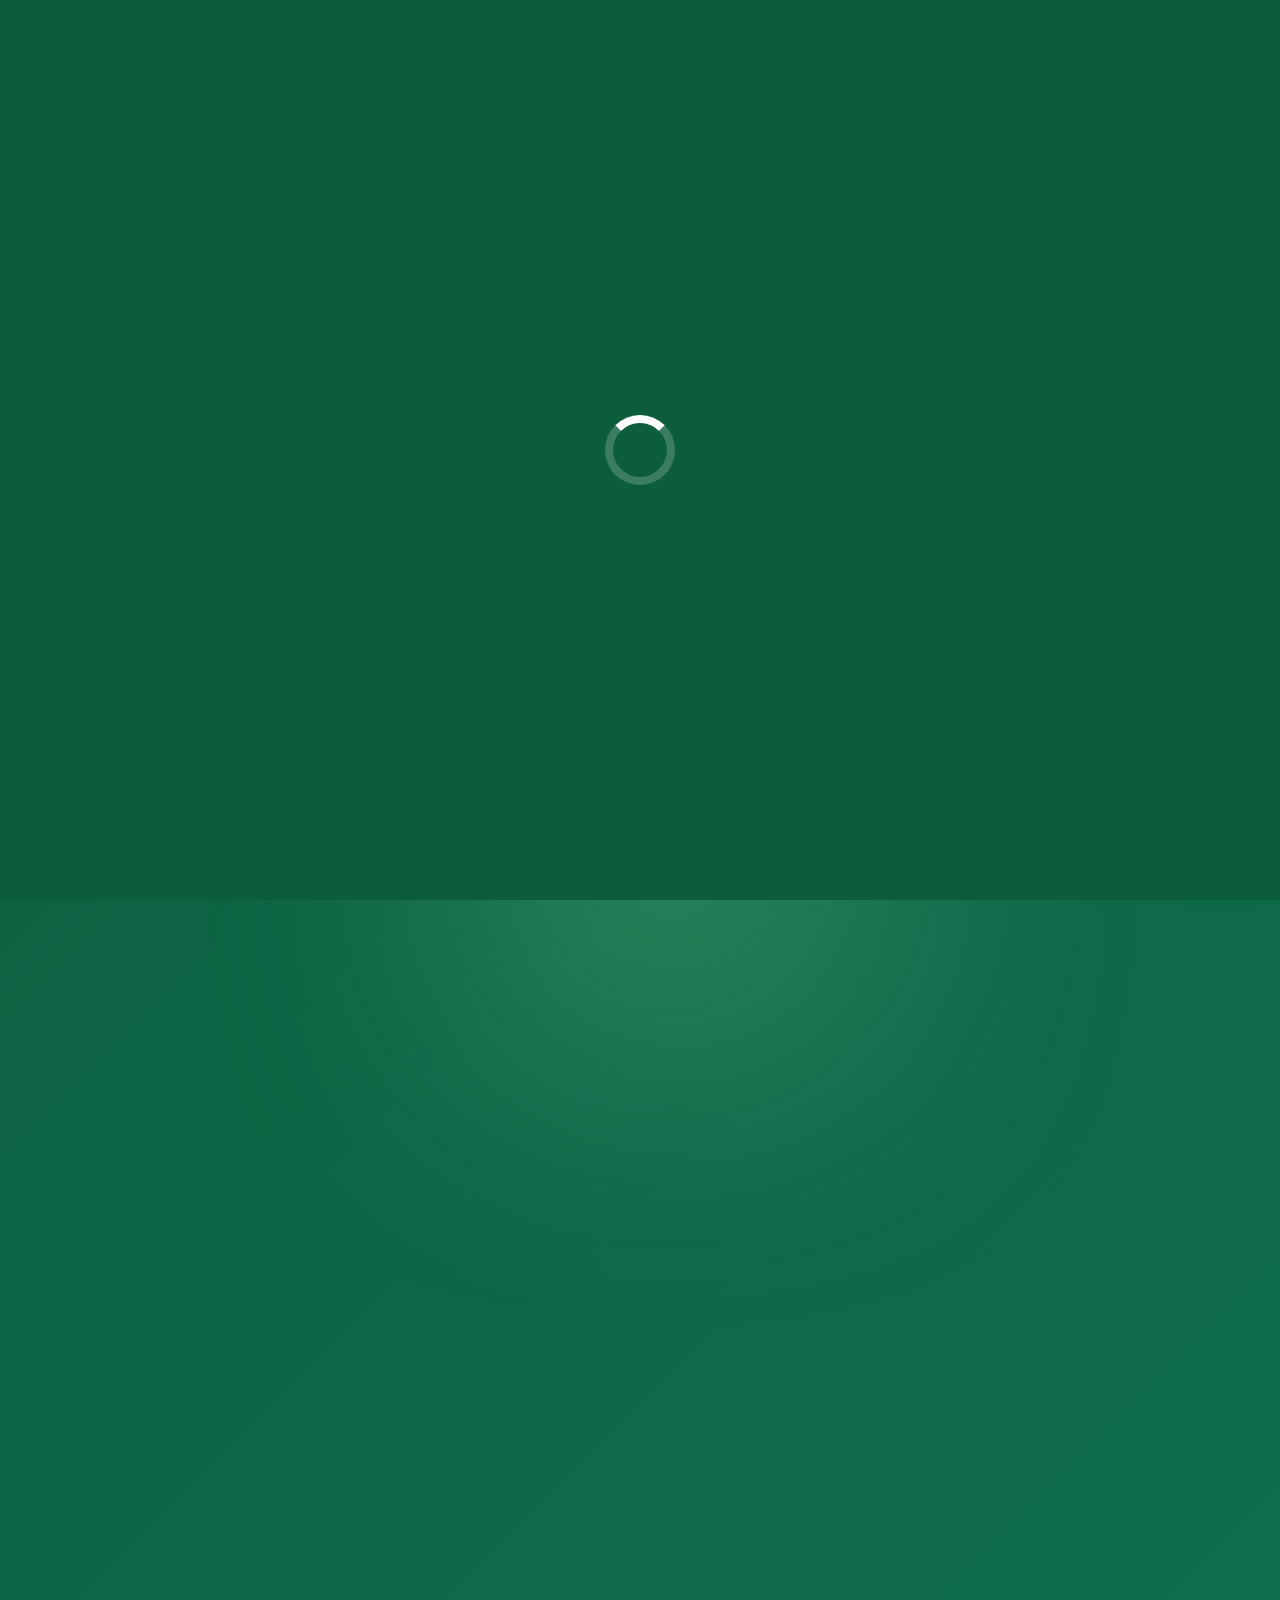
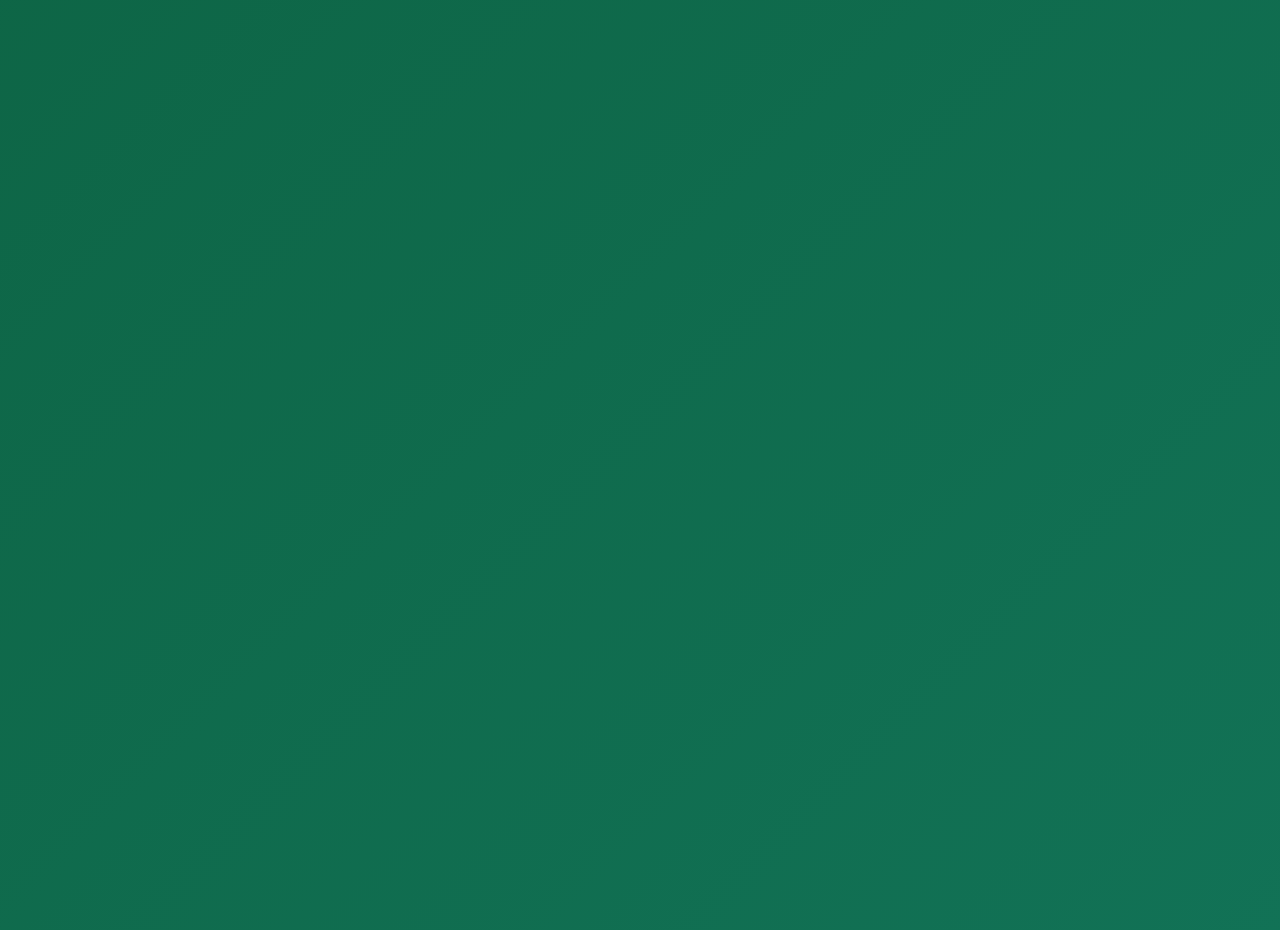
==== about.html @ e0159868 "Update and rename profile.html to about.html" ====
<!DOCTYPE html>
<html lang="th">

<head>

<meta charset="UTF-8">

<meta name="viewport" content="width=device-width, initial-scale=1.0">

<title>About Me | Jiraporn Saisaen</title>

<meta name="description" content="ประวัติส่วนตัวของจิราพร สายแสน Portfolio คณะเภสัชศาสตร์">

<!-- Google Font -->

<link rel="preconnect" href="https://fonts.googleapis.com">

<link rel="preconnect" href="https://fonts.gstatic.com" crossorigin>

<link href="https://fonts.googleapis.com/css2?family=Kanit:wght@300;400;500;600;700&family=Poppins:wght@300;400;500;600;700&display=swap" rel="stylesheet">


<!-- Font Awesome -->

<link rel="stylesheet"
href="https://cdnjs.cloudflare.com/ajax/libs/font-awesome/6.7.1/css/all.min.css">


<!-- AOS Animation -->

<link rel="stylesheet"
href="https://unpkg.com/aos@2.3.4/dist/aos.css">


<!-- CSS -->

<link rel="stylesheet" href="css/style.css">


</head>


<body>


<!-- PRELOADER -->

<div id="preloader">

<div class="loader"></div>

</div>



<!-- Mouse Glow -->

<div class="cursor-glow"></div>



<!-- Background -->

<div class="background-blur blur1"></div>

<div class="background-blur blur2"></div>

<div class="background-blur blur3"></div>



<!-- ================= NAVBAR ================= -->


<header>

<nav class="navbar">


<div class="logo">

<i class="fa-solid fa-capsules"></i>

<span>
Future Pharmacist
</span>

</div>



<ul class="nav-links">

<li>
<a href="index.html">
หน้าหลัก
</a>
</li>


<li>
<a href="about.html" class="active">
ประวัติ
</a>
</li>


<li>
<a href="education.html">
การศึกษา
</a>
</li>


<li>
<a href="activities.html">
ผลงาน
</a>
</li>


<li>
<a href="contact.html">
ติดต่อ
</a>
</li>


</ul>



<div class="menu-btn">

<i class="fa-solid fa-bars"></i>

</div>


</nav>

</header>




<!-- ================= ABOUT HERO ================= -->


<section class="hero about-hero">


<div class="hero-left" data-aos="fade-right">


<p class="hello">

ABOUT ME

</p>



<h1>

จิราพร

<span>

สายแสน

</span>

</h1>



<h2>

Future Pharmacist

</h2>



<p class="hero-text">


นักเรียนระดับชั้นมัธยมศึกษาปีที่ 6
ผู้มีความสนใจด้านวิทยาศาสตร์สุขภาพ
โดยเฉพาะด้านเภสัชศาสตร์

มุ่งมั่นพัฒนาตนเอง
เพื่อก้าวเข้าสู่การเป็นเภสัชกร
ที่มีความรู้และจริยธรรม


</p>




<div class="hero-button">


<a href="#profile" class="btn">

ข้อมูลส่วนตัว

</a>


<a href="activities.html" class="btn-outline">

ผลงาน

</a>


</div>


</div>





<div class="hero-right" data-aos="fade-left">


<div class="profile-circle">


<img src="img/profile.jpg"
alt="Jiraporn Profile">


</div>


</div>



</section>
<!-- ================= PROFILE SECTION ================= -->

<section class="feature" id="profile">


<div class="card" data-aos="zoom-in">


<i class="fa-solid fa-user"></i>


<h3>

ข้อมูลส่วนตัว

</h3>


<p>

ชื่อ : จิราพร สายแสน

<br>

ระดับการศึกษา : มัธยมศึกษาปีที่ 6

<br>

ความสนใจ : เภสัชศาสตร์ วิทยาศาสตร์สุขภาพ

<br>

เป้าหมาย : ศึกษาต่อคณะเภสัชศาสตร์

</p>


</div>




<div class="card" data-aos="zoom-in"
data-aos-delay="200">


<i class="fa-solid fa-heart"></i>


<h3>

ความสนใจ

</h3>


<p>

สนใจเกี่ยวกับยา
การดูแลสุขภาพ
การทำงานในสายวิทยาศาสตร์

พร้อมเรียนรู้สิ่งใหม่
และพัฒนาตนเองอยู่เสมอ

</p>


</div>




<div class="card" data-aos="zoom-in"
data-aos-delay="400">


<i class="fa-solid fa-bullseye"></i>


<h3>

เป้าหมาย

</h3>


<p>

ต้องการเป็นเภสัชกรที่มีความรู้
สามารถนำความรู้ไปช่วยเหลือผู้คน
และสร้างประโยชน์ให้กับสังคม

</p>


</div>


</section>





<!-- ================= SKILL SECTION ================= -->


<section class="preview">


<div class="preview-box"
data-aos="fade-up">


<h2>

Scientific Skills

</h2>


<p>

เคมี

</p>


<div class="skill-bar">

<div class="skill chemistry">

</div>

</div>



<p>

ชีววิทยา

</p>


<div class="skill-bar">

<div class="skill biology">

</div>

</div>



<p>

การค้นคว้าและการเรียนรู้

</p>


<div class="skill-bar">

<div class="skill research">

</div>

</div>


</div>






<div class="preview-box"
data-aos="fade-up"
data-aos-delay="200">


<h2>

Personal Skills

</h2>


<p>

✓ ความรับผิดชอบ

</p>


<p>

✓ การทำงานร่วมกับผู้อื่น

</p>


<p>

✓ การแก้ไขปัญหา

</p>


<p>

✓ ความคิดสร้างสรรค์

</p>


<p>

✓ การเรียนรู้สิ่งใหม่

</p>


</div>







<div class="preview-box"
data-aos="fade-up"
data-aos-delay="400">


<h2>

Hobbies

</h2>


<p>

📚 อ่านหนังสือ

</p>


<p>

✈️ ท่องเที่ยว

</p>


<p>

🎨 ออกแบบและสร้างสรรค์ผลงาน

</p>


<p>

🔬 สนใจวิทยาศาสตร์

</p>


<p>

💻 เรียนรู้เทคโนโลยีใหม่

</p>


</div>



</section>





<!-- ================= PERSONAL VALUES ================= -->


<section class="feature">


<div class="card"
data-aos="fade-right">


<i class="fa-solid fa-lightbulb"></i>


<h3>

My Strength

</h3>


<p>

มีความตั้งใจ อดทน
และพร้อมพัฒนาตัวเอง
เพื่อเป้าหมายที่ตั้งไว้

</p>


</div>




<div class="card"
data-aos="fade-up">


<i class="fa-solid fa-people-group"></i>


<h3>

Teamwork

</h3>


<p>

สามารถทำงานร่วมกับผู้อื่น
รับฟังความคิดเห็น
และช่วยเหลือทีม

</p>


</div>




<div class="card"
data-aos="fade-left">


<i class="fa-solid fa-seedling"></i>


<h3>

Growth Mindset

</h3>


<p>

เชื่อว่าทุกประสบการณ์
คือโอกาสในการเรียนรู้
และพัฒนาตนเอง

</p>


</div>



</section>
---- css/style.css ----
/* ==========================================
   PORTFOLIO PHARMACY
   Developed by ChatGPT
========================================== */

/* Google Font */
@import url('https://fonts.googleapis.com/css2?family=Kanit:wght@300;400;500;600;700&family=Poppins:wght@300;400;500;600;700;800&display=swap');

/* =========================
        RESET
========================= */

*{
    margin:0;
    padding:0;
    box-sizing:border-box;
    scroll-behavior:smooth;
}

html{
    overflow-x:hidden;
}

body{

    font-family:'Poppins','Kanit',sans-serif;

    background:linear-gradient(
    135deg,
    #0b5d3b,
    #14795f,
    #2dbd84,
    #d8ffe8);

    background-size:400% 400%;

    animation:bgMove 15s infinite alternate;

    color:white;

    overflow-x:hidden;

}

/* =========================
      ROOT COLOR
========================= */

:root{

--green:#0B5D3B;

--green2:#198754;

--green3:#31C48D;

--green4:#DFFFE6;

--white:#ffffff;

--glass:rgba(255,255,255,.15);

--shadow:
0 20px 40px rgba(0,0,0,.25);

}

/* =========================
     SCROLLBAR
========================= */

::-webkit-scrollbar{

width:10px;

}

::-webkit-scrollbar-track{

background:#093b26;

}

::-webkit-scrollbar-thumb{

background:#3bd39f;

border-radius:30px;

}

/* =========================
      PRELOADER
========================= */

#preloader{

position:fixed;

width:100%;

height:100%;

background:#0B5D3B;

display:flex;

justify-content:center;

align-items:center;

z-index:99999;

}

.loader{

width:70px;

height:70px;

border:8px solid rgba(255,255,255,.2);

border-top:8px solid white;

border-radius:50%;

animation:spin 1s linear infinite;

}

/* =========================
      CURSOR
========================= */

.cursor-glow{

position:fixed;

width:220px;

height:220px;

border-radius:50%;

background:radial-gradient(

circle,

rgba(58,255,182,.35),

transparent 70%

);

pointer-events:none;

transform:translate(-50%,-50%);

z-index:1;

}

/* =========================
      BACKGROUND BLUR
========================= */

.background-blur{

position:fixed;

border-radius:50%;

filter:blur(140px);

opacity:.45;

z-index:-1;

}

.blur1{

width:300px;

height:300px;

background:#22ff99;

top:-100px;

left:-100px;

}

.blur2{

width:350px;

height:350px;

background:#11ffdd;

right:-120px;

top:250px;

}

.blur3{

width:320px;

height:320px;

background:#98ffbc;

bottom:-120px;

left:40%;

}

/* =========================
      NAVBAR
========================= */

header{

position:fixed;

width:100%;

top:0;

left:0;

z-index:999;

}

.navbar{

width:92%;

margin:auto;

margin-top:20px;

padding:18px 35px;

display:flex;

justify-content:space-between;

align-items:center;

background:rgba(255,255,255,.08);

backdrop-filter:blur(18px);

border:1px solid rgba(255,255,255,.18);

border-radius:60px;

transition:.4s;

}

.logo{

display:flex;

align-items:center;

gap:10px;

font-size:23px;

font-weight:700;

color:white;

}

.logo i{

font-size:28px;

color:#7dffc7;

}

.nav-links{

display:flex;

gap:35px;

list-style:none;

}

.nav-links a{

color:white;

text-decoration:none;

font-size:17px;

transition:.35s;

position:relative;

}

.nav-links a::after{

content:"";

position:absolute;

width:0;

height:3px;

left:0;

bottom:-8px;

background:#8effc8;

transition:.35s;

}

.nav-links a:hover::after{

width:100%;

}

.nav-links a:hover{

color:#baffdd;

}

.menu-btn{

display:none;

font-size:30px;

cursor:pointer;

}

/* =========================
      HERO
========================= */

.hero{

min-height:100vh;

display:flex;

justify-content:space-between;

align-items:center;

padding:120px 8%;

gap:50px;

}

.hero-left{

flex:1;

}

.hero-left .hello{

letter-spacing:5px;

font-size:15px;

color:#bfffe4;

margin-bottom:15px;

}

.hero-left h1{

font-size:70px;

line-height:1.2;

margin-bottom:10px;

}

.hero-left h1 span{

color:#9affca;

text-shadow:

0 0 20px rgba(155,255,210,.5);

}

.hero-left h2{

font-size:35px;

height:50px;

margin-bottom:25px;

color:#ffffff;

}

.hero-text{

max-width:600px;

font-size:18px;

line-height:1.8;

opacity:.95;

}

/* Buttons */

.hero-button{

display:flex;

gap:20px;

margin-top:40px;

}

.btn,

.btn-outline{

padding:15px 35px;

border-radius:50px;

text-decoration:none;

font-weight:600;

transition:.35s;

}

.btn{

background:white;

color:#0B5D3B;

}

.btn:hover{

transform:translateY(-6px);

box-shadow:0 15px 35px rgba(0,0,0,.3);

}

.btn-outline{

border:2px solid white;

color:white;

}

.btn-outline:hover{

background:white;

color:#0B5D3B;

}

/* Profile */

.hero-right{

flex:1;

display:flex;

justify-content:center;

}

.profile-circle{

width:430px;

height:430px;

border-radius:50%;

padding:12px;

background:linear-gradient(45deg,#ffffff,#7effcb,#00d97e);

animation:float 4s ease-in-out infinite;

box-shadow:0 0 60px rgba(0,255,170,.45);

}

.profile-circle img{

width:100%;

height:100%;

object-fit:cover;

border-radius:50%;

border:8px solid white;

}
/*=========================================
        FEATURE SECTION
=========================================*/

.feature{

    width:90%;
    margin:auto;
    padding:100px 0;

    display:grid;
    grid-template-columns:repeat(3,1fr);
    gap:35px;

}

.card{

    background:rgba(255,255,255,.12);

    backdrop-filter:blur(18px);

    border:1px solid rgba(255,255,255,.18);

    border-radius:30px;

    padding:45px 35px;

    text-align:center;

    transition:.45s;

    overflow:hidden;

    position:relative;

}

.card::before{

    content:"";

    position:absolute;

    width:180px;
    height:180px;

    background:rgba(255,255,255,.08);

    border-radius:50%;

    top:-80px;
    right:-80px;

}

.card:hover{

    transform:translateY(-15px);

    box-shadow:
    0 25px 60px rgba(0,0,0,.25);

}

.card i{

    font-size:55px;

    margin-bottom:25px;

    color:#8DFFD3;

}

.card h3{

    font-size:28px;

    margin-bottom:18px;

}

.card p{

    line-height:1.8;

    font-size:17px;

    opacity:.95;

}

/*=========================================
        PREVIEW SECTION
=========================================*/

.preview{

    width:90%;

    margin:auto;

    padding-bottom:120px;

    display:grid;

    grid-template-columns:repeat(3,1fr);

    gap:35px;

}

.preview-box{

    background:rgba(255,255,255,.10);

    backdrop-filter:blur(18px);

    border-radius:30px;

    padding:40px;

    transition:.4s;

    border:1px solid rgba(255,255,255,.15);

}

.preview-box:hover{

    transform:translateY(-12px);

    box-shadow:

    0 25px 60px rgba(0,0,0,.28);

}

.preview-box h2{

    margin-bottom:20px;

    color:#B7FFE2;

}

.preview-box p{

    line-height:1.8;

    margin-bottom:30px;

}

.preview-box a{

    display:inline-block;

    text-decoration:none;

    color:white;

    padding:13px 28px;

    border-radius:40px;

    background:linear-gradient(

    135deg,

    #14A76C,

    #0B5D3B

    );

    transition:.35s;

}

.preview-box a:hover{

    transform:translateY(-5px);

}

/*=========================================
            FOOTER
=========================================*/

footer{

    padding:80px 20px;

    text-align:center;

    background:rgba(0,0,0,.18);

    backdrop-filter:blur(20px);

}

footer h2{

    font-size:36px;

    margin-bottom:15px;

}

footer p{

    margin-bottom:25px;

}

.social{

    display:flex;

    justify-content:center;

    gap:25px;

}

.social a{

    width:55px;

    height:55px;

    border-radius:50%;

    display:flex;

    align-items:center;

    justify-content:center;

    color:white;

    text-decoration:none;

    background:rgba(255,255,255,.12);

    transition:.35s;

}

.social a:hover{

    transform:translateY(-8px) rotate(360deg);

    background:#ffffff;

    color:#0B5D3B;

}

/*=========================================
        FLOATING ICONS
=========================================*/

.floating{

    position:absolute;

    animation:floatIcon 6s ease-in-out infinite;

    opacity:.25;

}

.floating.dna{

    top:18%;

    left:7%;

    font-size:70px;

}

.floating.pill{

    right:12%;

    top:35%;

    font-size:60px;

}

.floating.atom{

    bottom:12%;

    left:45%;

    font-size:65px;

}

/*=========================================
        GLOW EFFECT
=========================================*/

.glow{

    position:absolute;

    width:500px;

    height:500px;

    border-radius:50%;

    background:radial-gradient(

    circle,

    rgba(120,255,190,.28),

    transparent 70%

    );

    filter:blur(60px);

    animation:pulse 5s infinite;

}

/*=========================================
        SCROLL TO TOP
=========================================*/

#topBtn{

    position:fixed;

    bottom:35px;

    right:35px;

    width:55px;

    height:55px;

    border:none;

    border-radius:50%;

    background:#0B5D3B;

    color:white;

    cursor:pointer;

    display:none;

    z-index:999;

    transition:.35s;

}

#topBtn:hover{

    transform:translateY(-8px);

}

/*=========================================
        TABLET
=========================================*/

@media(max-width:992px){

.hero{

flex-direction:column;

text-align:center;

padding-top:170px;

}

.hero-button{

justify-content:center;

}

.feature{

grid-template-columns:1fr;

}

.preview{

grid-template-columns:1fr;

}

.profile-circle{

width:340px;

height:340px;

}

.hero-left h1{

font-size:55px;

}

.hero-left h2{

font-size:28px;

}

.nav-links{

display:none;

}

.menu-btn{

display:block;

}

}
/*=========================================
            ANIMATIONS
=========================================*/

@keyframes bgMove{
    0%{
        background-position:0% 50%;
    }
    100%{
        background-position:100% 50%;
    }
}

@keyframes spin{
    100%{
        transform:rotate(360deg);
    }
}

@keyframes float{
    0%,100%{
        transform:translateY(0px);
    }

    50%{
        transform:translateY(-20px);
    }
}

@keyframes floatIcon{

    0%,100%{

        transform:
        translateY(0px)
        rotate(0deg);

    }

    50%{

        transform:
        translateY(-25px)
        rotate(10deg);

    }

}

@keyframes pulse{

    0%{

        transform:scale(.9);

        opacity:.25;

    }

    50%{

        transform:scale(1.2);

        opacity:.45;

    }

    100%{

        transform:scale(.9);

        opacity:.25;

    }

}

@keyframes fadeUp{

    from{

        opacity:0;

        transform:
        translateY(50px);

    }

    to{

        opacity:1;

        transform:
        translateY(0);

    }

}

@keyframes fadeLeft{

    from{

        opacity:0;

        transform:
        translateX(-80px);

    }

    to{

        opacity:1;

        transform:
        translateX(0);

    }

}

@keyframes fadeRight{

    from{

        opacity:0;

        transform:
        translateX(80px);

    }

    to{

        opacity:1;

        transform:
        translateX(0);

    }

}

.hero-left{

    animation:fadeLeft 1.2s ease;

}

.hero-right{

    animation:fadeRight 1.3s ease;

}

/*=========================================
        CARD EFFECT
=========================================*/

.card:hover{

    transform:
    translateY(-15px)
    scale(1.03);

}

.preview-box:hover{

    transform:
    translateY(-15px)
    scale(1.02);

}

/*=========================================
            GLASS BORDER
=========================================*/

.card,
.preview-box,
.navbar{

box-shadow:

0 10px 35px rgba(0,0,0,.18);

}

/*=========================================
            IMAGE EFFECT
=========================================*/

.profile-circle img{

transition:.5s;

}

.profile-circle:hover img{

transform:scale(1.08);

}

/*=========================================
          BUTTON EFFECT
=========================================*/

.btn,
.btn-outline{

position:relative;

overflow:hidden;

}

.btn::before,
.btn-outline::before{

content:"";

position:absolute;

width:0;

height:100%;

left:0;

top:0;

background:

rgba(255,255,255,.2);

transition:.4s;

}

.btn:hover::before,
.btn-outline:hover::before{

width:100%;

}

/*=========================================
            MOBILE
=========================================*/

@media(max-width:768px){

.hero{

padding:

150px 25px 70px;

}

.hero-left h1{

font-size:42px;

}

.hero-left h2{

font-size:22px;

}

.hero-text{

font-size:16px;

}

.profile-circle{

width:260px;

height:260px;

}

.hero-button{

flex-direction:column;

align-items:center;

}

.btn,

.btn-outline{

width:220px;

text-align:center;

}

.logo{

font-size:18px;

}

.logo i{

font-size:22px;

}

.feature{

padding:70px 25px;

}

.preview{

padding:

0 25px 90px;

}

.card{

padding:30px;

}

.preview-box{

padding:30px;

}

footer h2{

font-size:28px;

}

}

/*=========================================
        SMALL PHONE
=========================================*/

@media(max-width:480px){

.hero-left h1{

font-size:34px;

}

.hero-left h2{

font-size:19px;

}

.profile-circle{

width:210px;

height:210px;

}

.navbar{

padding:15px 20px;

}

.social{

gap:15px;

}

.social a{

width:45px;

height:45px;

}

}

/*=========================================
      SMOOTH TRANSITION
=========================================*/

section{

transition:.5s;

}

img{

max-width:100%;

display:block;

}

a{

transition:.3s;

}

/*=========================================
          END CSS
=========================================*/
/* Mobile Menu */

.nav-links.show{

display:flex;

position:absolute;

top:90px;

left:5%;

width:90%;

flex-direction:column;

background:rgba(5,45,30,.95);

backdrop-filter:blur(20px);

padding:25px;

border-radius:20px;

text-align:center;

}

/* Active Menu */

.nav-links a.active{

color:#9EFFD5;

font-weight:700;

}

/* Ripple */

.btn,
.btn-outline{

position:relative;

overflow:hidden;

}

.ripple{

position:absolute;

border-radius:50%;

background:rgba(255,255,255,.5);

transform:scale(0);

animation:ripple .6s linear;

pointer-events:none;

}

@keyframes ripple{

to{

transform:scale(4);

opacity:0;

}

}
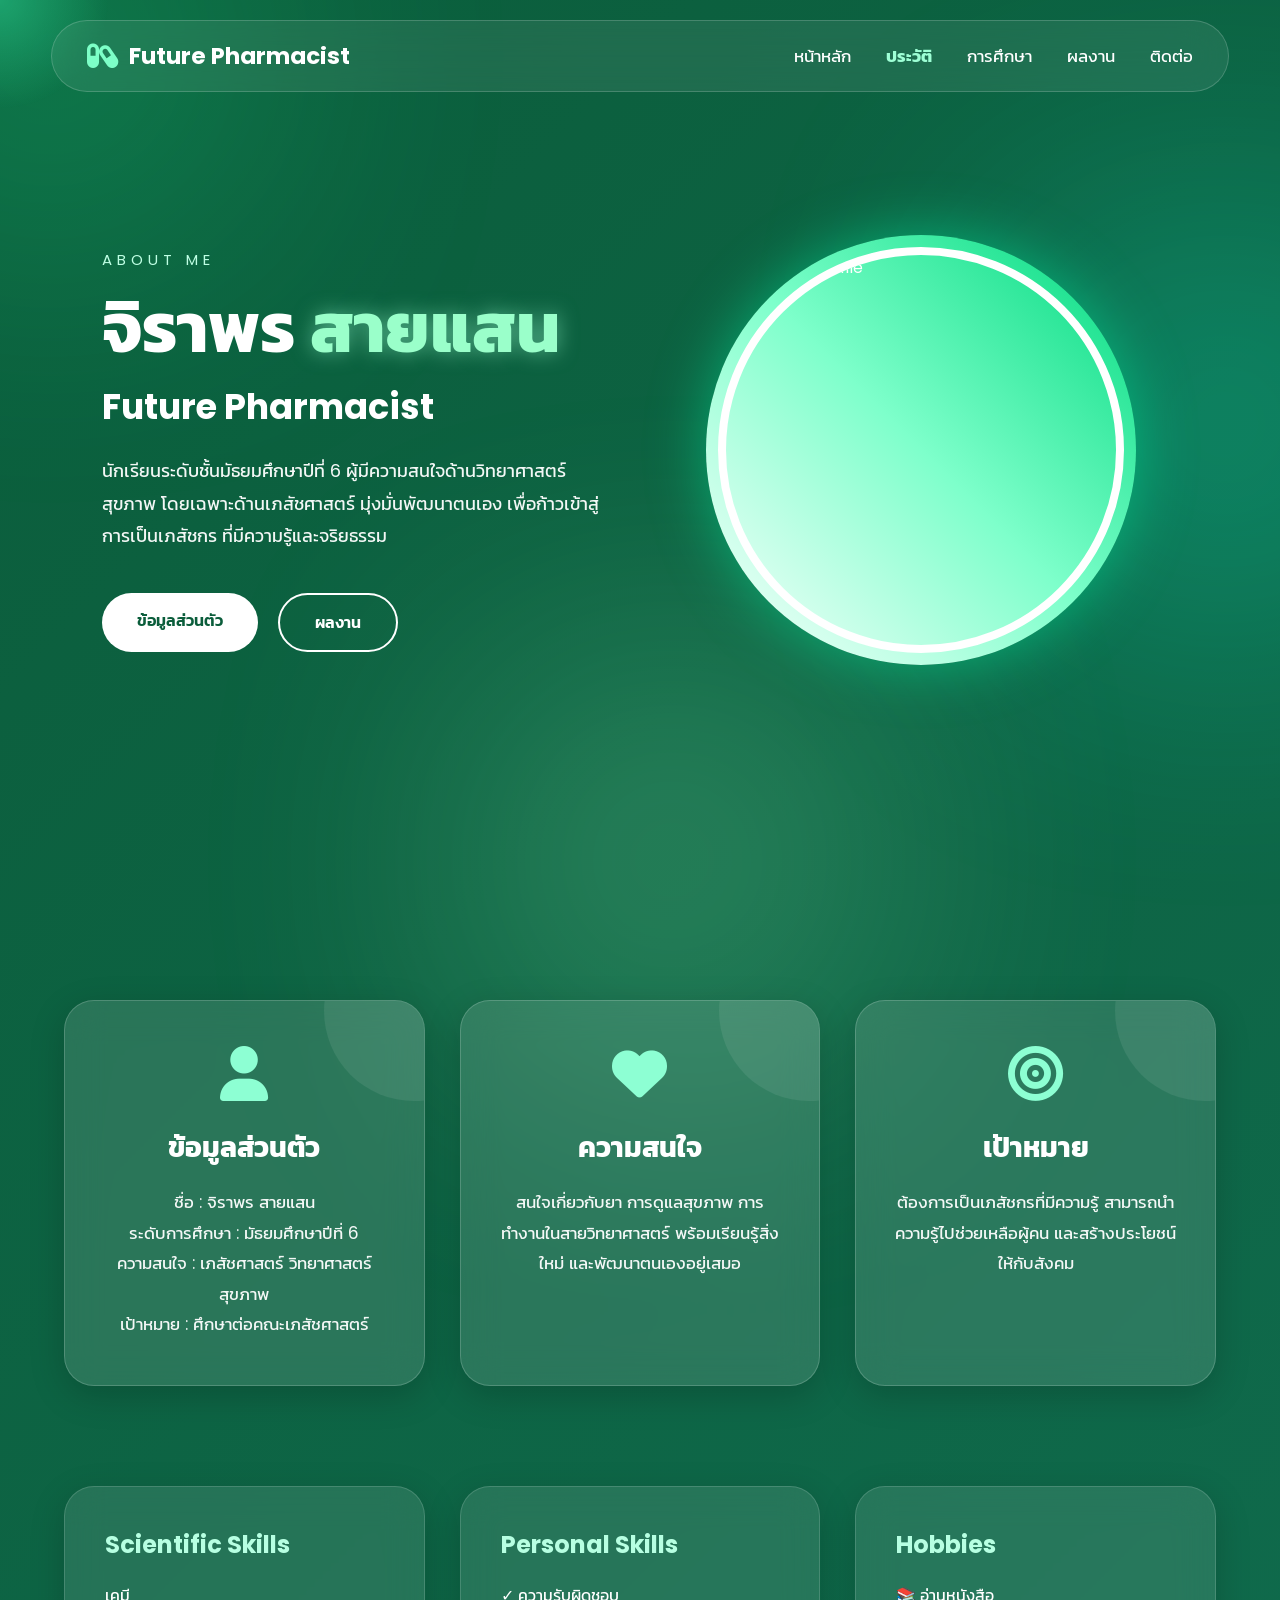
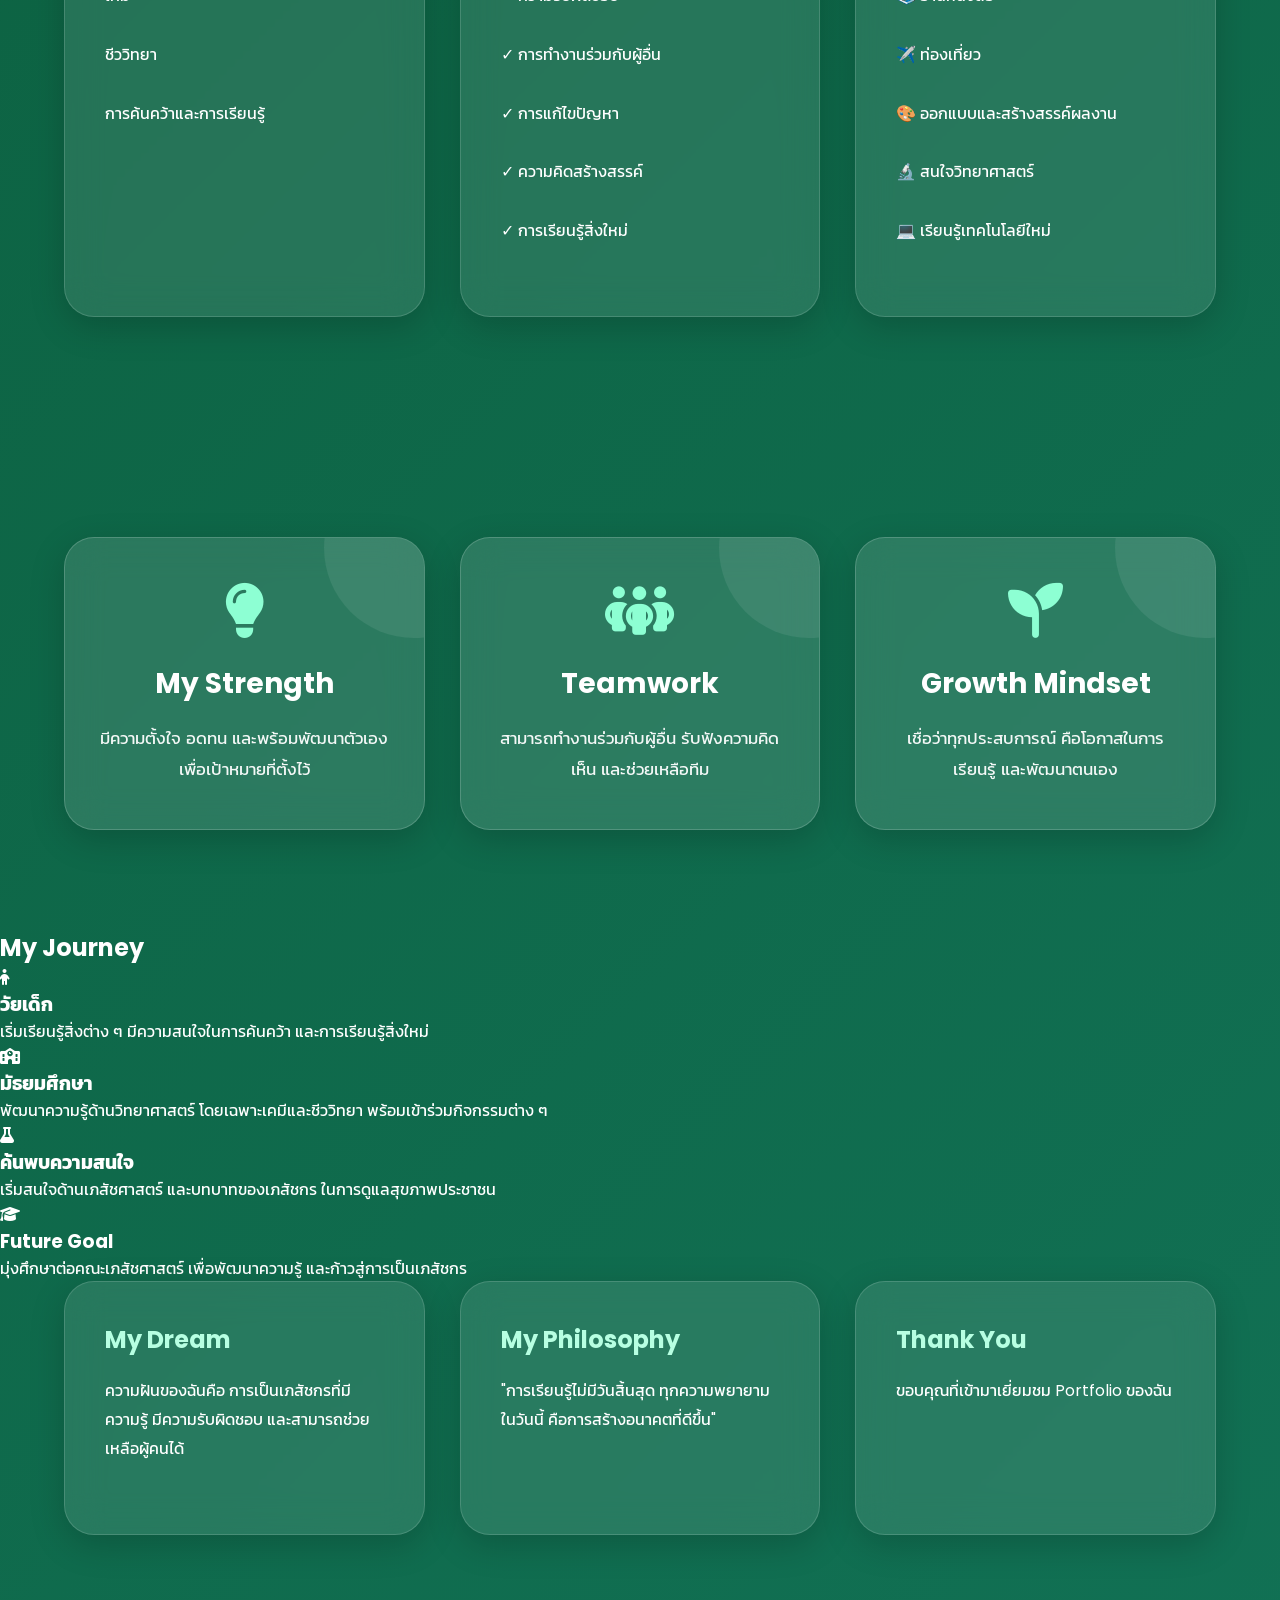
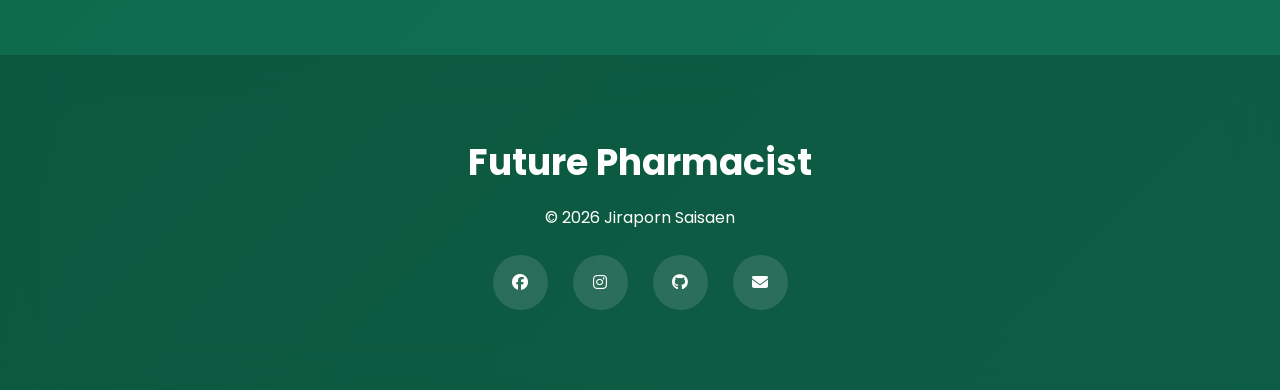
==== commit c42dba9d: "Update about.html" ====
--- a/about.html
+++ b/about.html
@@ -625,3 +625,368 @@
 
 
 </section>
+<!-- ================= TIMELINE ================= -->
+
+<section class="timeline-section">
+
+
+<h2 data-aos="fade-up">
+
+My Journey
+
+</h2>
+
+
+
+<div class="timeline">
+
+
+
+<div class="timeline-item"
+data-aos="fade-right">
+
+
+<div class="timeline-icon">
+
+<i class="fa-solid fa-child"></i>
+
+</div>
+
+
+<div class="timeline-content">
+
+
+<h3>
+
+วัยเด็ก
+
+</h3>
+
+
+<p>
+
+เริ่มเรียนรู้สิ่งต่าง ๆ
+มีความสนใจในการค้นคว้า
+และการเรียนรู้สิ่งใหม่
+
+</p>
+
+
+</div>
+
+
+</div>
+
+
+
+
+
+<div class="timeline-item"
+data-aos="fade-left">
+
+
+<div class="timeline-icon">
+
+<i class="fa-solid fa-school"></i>
+
+</div>
+
+
+<div class="timeline-content">
+
+
+<h3>
+
+มัธยมศึกษา
+
+</h3>
+
+
+<p>
+
+พัฒนาความรู้ด้านวิทยาศาสตร์
+โดยเฉพาะเคมีและชีววิทยา
+พร้อมเข้าร่วมกิจกรรมต่าง ๆ
+
+</p>
+
+
+</div>
+
+
+</div>
+
+
+
+
+
+<div class="timeline-item"
+data-aos="fade-right">
+
+
+<div class="timeline-icon">
+
+<i class="fa-solid fa-flask"></i>
+
+</div>
+
+
+<div class="timeline-content">
+
+
+<h3>
+
+ค้นพบความสนใจ
+
+</h3>
+
+
+<p>
+
+เริ่มสนใจด้านเภสัชศาสตร์
+และบทบาทของเภสัชกร
+ในการดูแลสุขภาพประชาชน
+
+</p>
+
+
+</div>
+
+
+</div>
+
+
+
+
+
+<div class="timeline-item"
+data-aos="fade-left">
+
+
+<div class="timeline-icon">
+
+<i class="fa-solid fa-graduation-cap"></i>
+
+</div>
+
+
+<div class="timeline-content">
+
+
+<h3>
+
+Future Goal
+
+</h3>
+
+
+<p>
+
+มุ่งศึกษาต่อคณะเภสัชศาสตร์
+เพื่อพัฒนาความรู้
+และก้าวสู่การเป็นเภสัชกร
+
+</p>
+
+
+</div>
+
+
+</div>
+
+
+
+</div>
+
+
+</section>
+
+
+
+
+
+
+<!-- ================= FUTURE GOAL ================= -->
+
+
+<section class="preview">
+
+
+<div class="preview-box"
+data-aos="zoom-in">
+
+
+<h2>
+
+My Dream
+
+</h2>
+
+
+<p>
+
+ความฝันของฉันคือ
+การเป็นเภสัชกรที่มีความรู้
+มีความรับผิดชอบ
+และสามารถช่วยเหลือผู้คนได้
+
+</p>
+
+
+</div>
+
+
+
+
+
+<div class="preview-box"
+data-aos="zoom-in"
+data-aos-delay="200">
+
+
+<h2>
+
+My Philosophy
+
+</h2>
+
+
+<p>
+
+"การเรียนรู้ไม่มีวันสิ้นสุด
+ทุกความพยายามในวันนี้
+คือการสร้างอนาคตที่ดีขึ้น"
+
+</p>
+
+
+</div>
+
+
+
+
+
+<div class="preview-box"
+data-aos="zoom-in"
+data-aos-delay="400">
+
+
+<h2>
+
+Thank You
+
+</h2>
+
+
+<p>
+
+ขอบคุณที่เข้ามาเยี่ยมชม
+Portfolio ของฉัน
+
+</p>
+
+
+</div>
+
+
+</section>
+
+
+
+
+
+
+
+<!-- ================= FOOTER ================= -->
+
+
+<footer>
+
+
+<h2>
+
+Future Pharmacist
+
+</h2>
+
+
+<p>
+
+© 2026 Jiraporn Saisaen
+
+</p>
+
+
+
+<div class="social">
+
+
+<a href="#">
+
+<i class="fab fa-facebook"></i>
+
+</a>
+
+
+
+<a href="#">
+
+<i class="fab fa-instagram"></i>
+
+</a>
+
+
+
+<a href="#">
+
+<i class="fab fa-github"></i>
+
+</a>
+
+
+
+<a href="#">
+
+<i class="fa-solid fa-envelope"></i>
+
+</a>
+
+
+
+</div>
+
+
+</footer>
+
+
+
+
+
+<!-- AOS SCRIPT -->
+
+
+<script src="https://unpkg.com/aos@2.3.4/dist/aos.js"></script>
+
+
+
+<script>
+
+AOS.init({
+
+duration:1000,
+
+once:false
+
+});
+
+</script>
+
+
+
+<script src="js/script.js"></script>
+
+
+
+</body>
+
+</html>
--- a/css/style.css
+++ b/css/style.css
@@ -1485,5 +1485,55 @@
 opacity:0;
 
 }
-
-}
+.skill-bar{
+
+width:100%;
+
+height:12px;
+
+background:rgba(255,255,255,.2);
+
+border-radius:20px;
+
+overflow:hidden;
+
+margin-bottom:25px;
+
+}
+
+
+.skill-bar div{
+
+height:100%;
+
+background:linear-gradient(
+90deg,
+#7effc8,
+#00c878
+);
+
+border-radius:20px;
+
+}
+
+
+.chemistry{
+
+width:90%;
+
+}
+
+
+.biology{
+
+width:85%;
+
+}
+
+
+.research{
+
+width:95%;
+
+}
+}
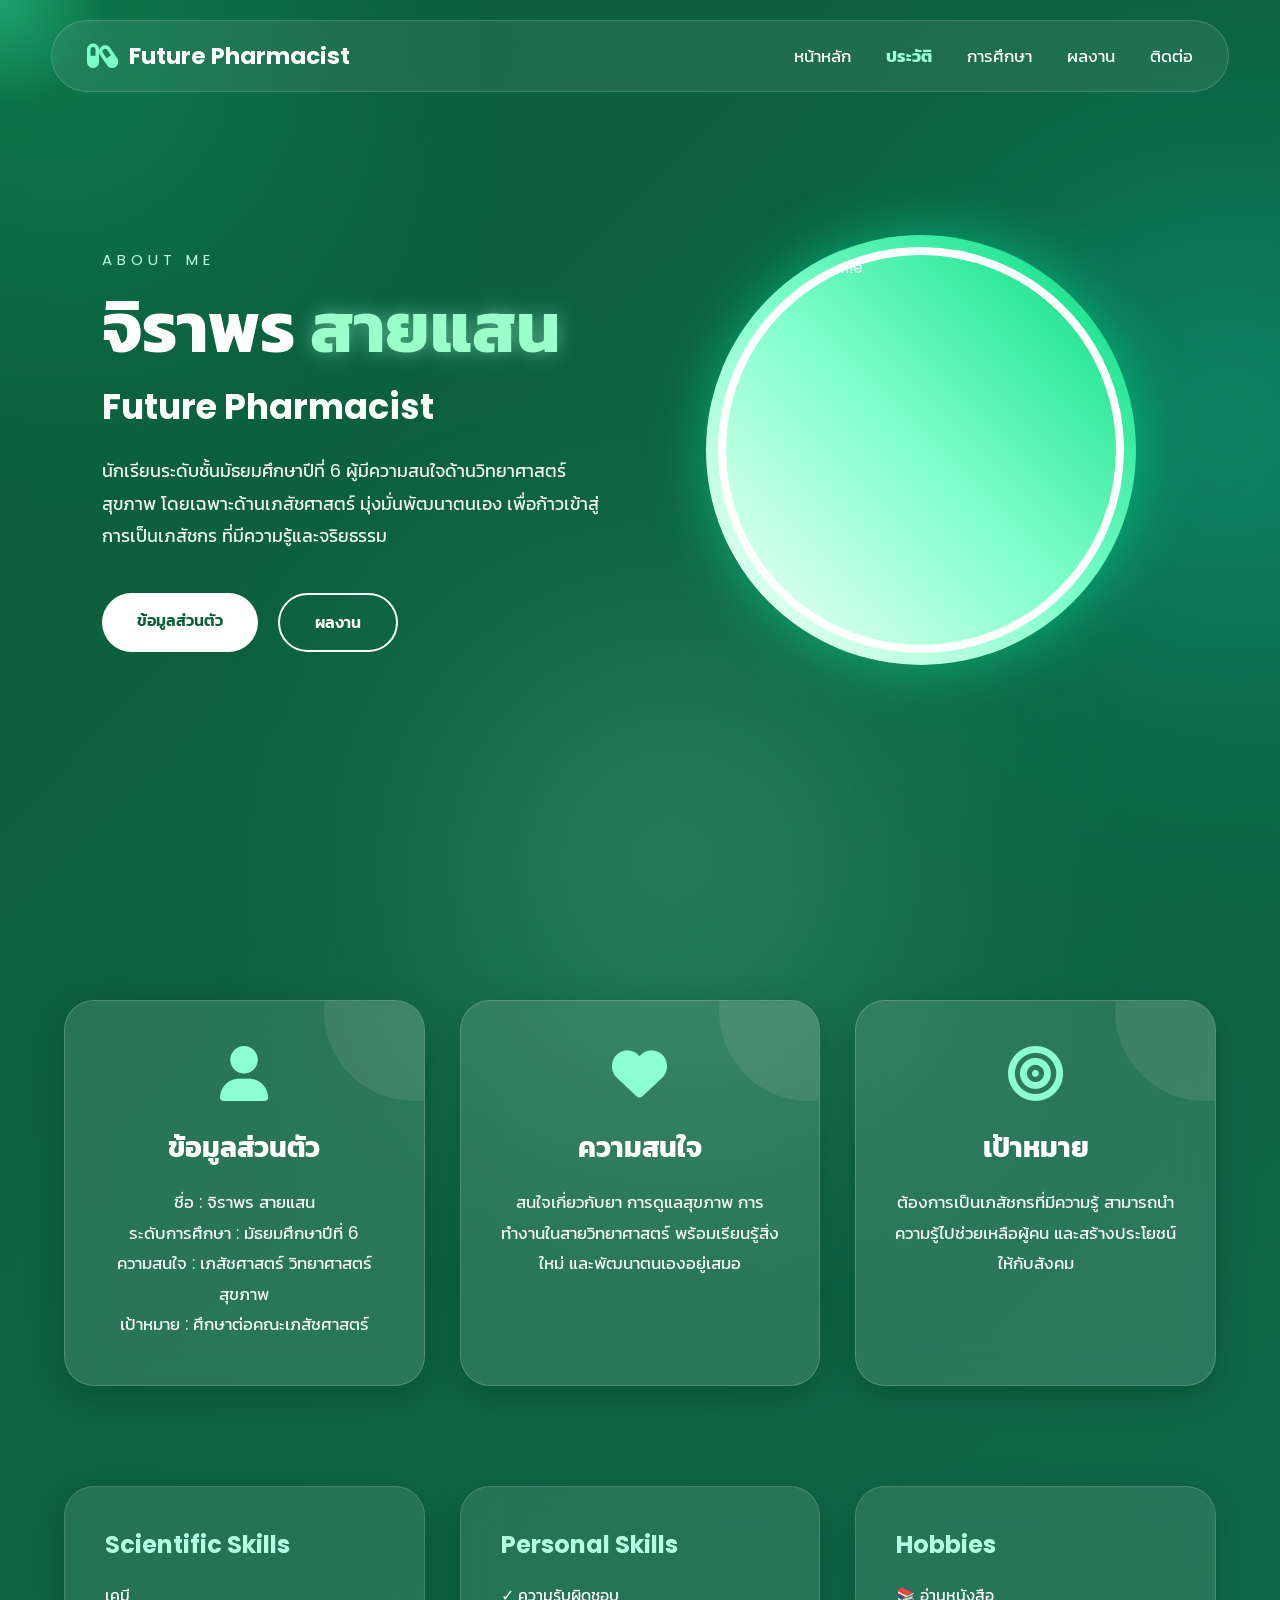
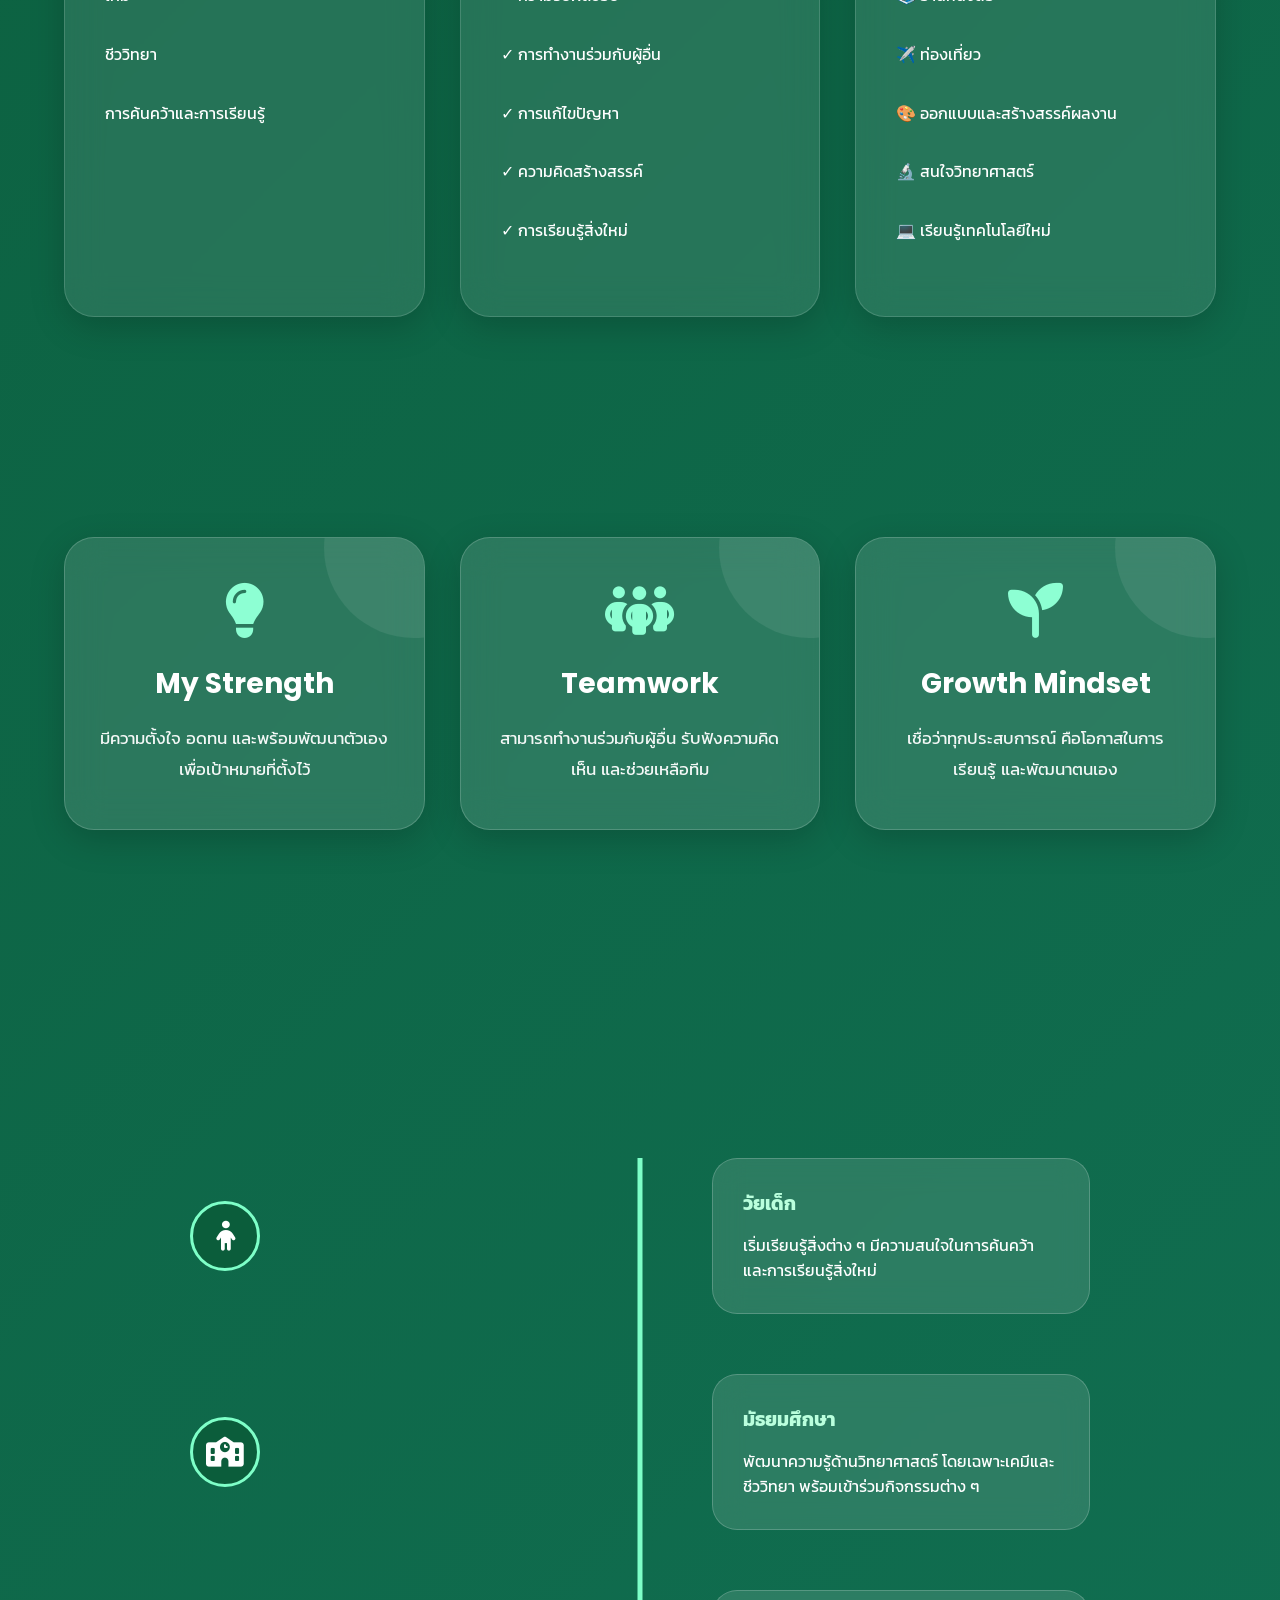
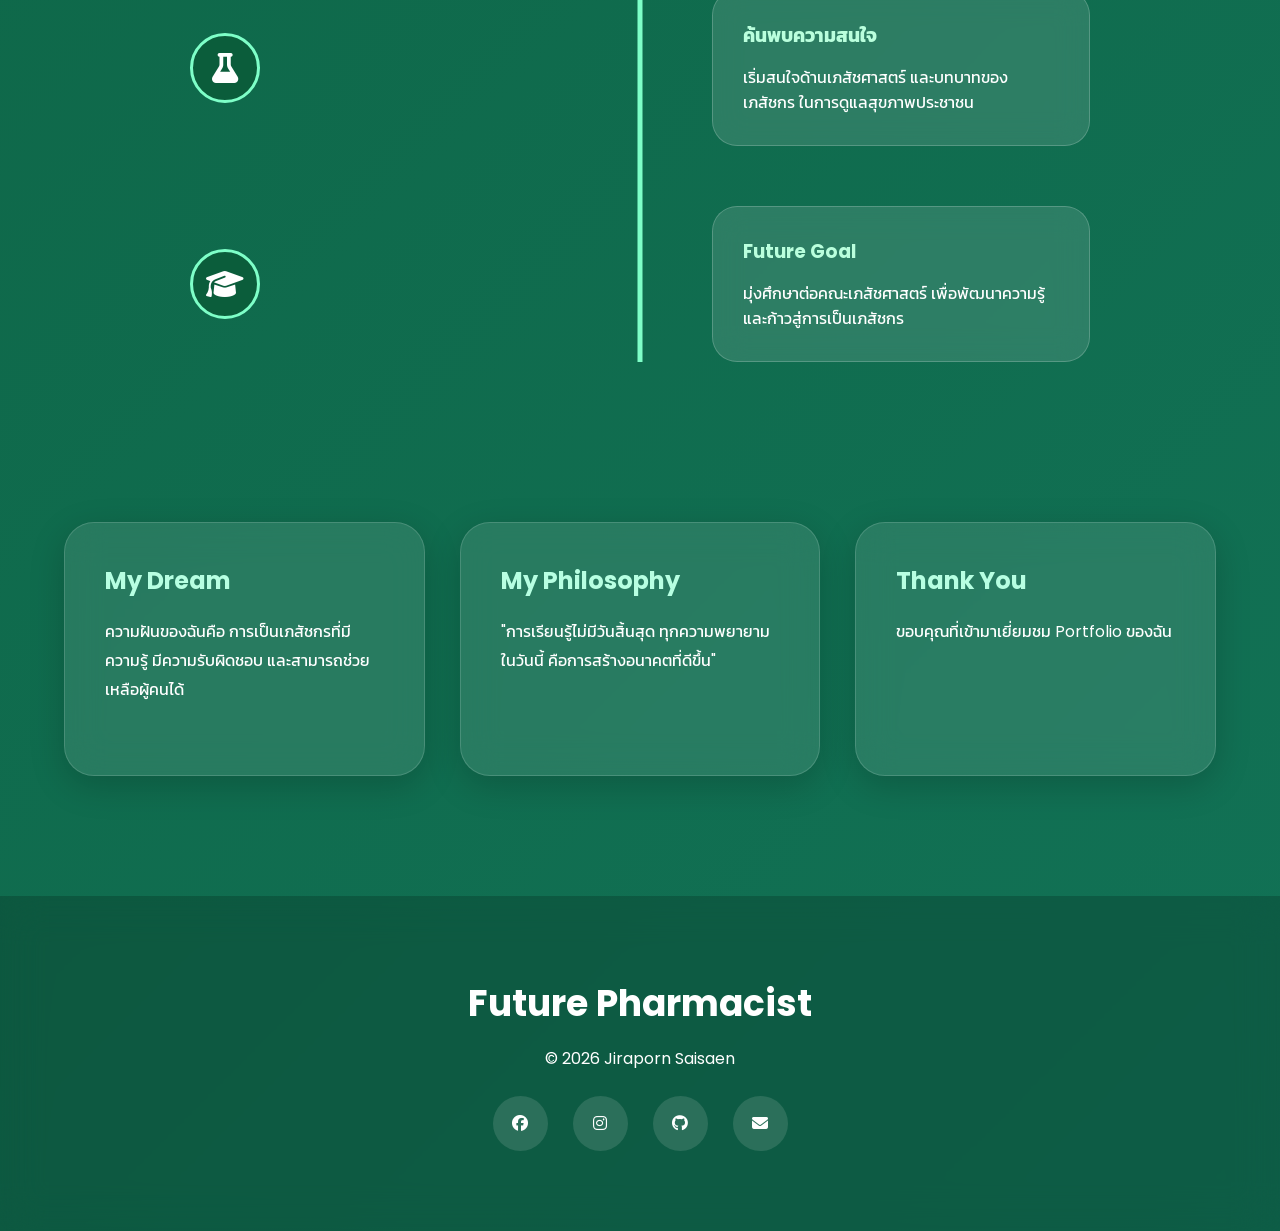
==== commit 56b7fe5b: "Add scroll progress and custom cursor elements" ====
--- a/about.html
+++ b/about.html
@@ -41,6 +41,17 @@
 
 
 <body>
+  <div class="scroll-progress"></div>
+
+
+<div class="custom-cursor"></div>
+
+
+<button id="topBtn">
+
+<i class="fa-solid fa-arrow-up"></i>
+
+</button>
 
 
 <!-- PRELOADER -->
--- a/css/style.css
+++ b/css/style.css
@@ -1537,3 +1537,1000 @@
 
 }
 }
+/* ================= TIMELINE ================= */
+
+
+.timeline-section{
+
+width:85%;
+
+margin:auto;
+
+padding:100px 0;
+
+}
+
+
+.timeline-section h2{
+
+text-align:center;
+
+font-size:45px;
+
+margin-bottom:60px;
+
+color:#baffdd;
+
+}
+
+
+
+.timeline{
+
+position:relative;
+
+max-width:900px;
+
+margin:auto;
+
+}
+
+
+
+.timeline::before{
+
+content:"";
+
+position:absolute;
+
+width:5px;
+
+background:#7effc8;
+
+top:0;
+
+bottom:0;
+
+left:50%;
+
+transform:translateX(-50%);
+
+}
+
+
+
+.timeline-item{
+
+display:flex;
+
+justify-content:space-between;
+
+align-items:center;
+
+margin-bottom:60px;
+
+}
+
+
+
+.timeline-icon{
+
+width:70px;
+
+height:70px;
+
+background:#0B5D3B;
+
+border:3px solid #7effc8;
+
+border-radius:50%;
+
+display:flex;
+
+align-items:center;
+
+justify-content:center;
+
+font-size:30px;
+
+z-index:2;
+
+}
+
+
+
+.timeline-content{
+
+width:42%;
+
+padding:30px;
+
+background:rgba(255,255,255,.12);
+
+backdrop-filter:blur(15px);
+
+border-radius:25px;
+
+border:1px solid rgba(255,255,255,.2);
+
+}
+
+
+
+.timeline-content h3{
+
+color:#baffdd;
+
+margin-bottom:15px;
+
+}
+
+
+
+@media(max-width:768px){
+
+.timeline::before{
+
+left:30px;
+
+}
+
+
+.timeline-item{
+
+justify-content:flex-start;
+
+gap:25px;
+
+}
+
+
+.timeline-content{
+
+width:75%;
+
+}
+
+
+}
+/* ================= WORKS ================= */
+
+
+.works-section{
+
+width:90%;
+
+margin:auto;
+
+padding:80px 0;
+
+}
+
+
+.works-section h2{
+
+text-align:center;
+
+font-size:45px;
+
+margin-bottom:40px;
+
+color:#baffdd;
+
+}
+
+
+
+.filter-buttons{
+
+display:flex;
+
+justify-content:center;
+
+gap:20px;
+
+margin-bottom:50px;
+
+flex-wrap:wrap;
+
+}
+
+
+
+.filter{
+
+padding:12px 30px;
+
+border-radius:50px;
+
+border:none;
+
+cursor:pointer;
+
+background:rgba(255,255,255,.15);
+
+color:white;
+
+font-size:16px;
+
+transition:.3s;
+
+}
+
+
+
+.filter:hover,
+.filter.active{
+
+background:white;
+
+color:#0B5D3B;
+
+}
+
+
+
+
+
+.work-container{
+
+display:grid;
+
+grid-template-columns:repeat(3,1fr);
+
+gap:35px;
+
+}
+
+
+
+.work-card{
+
+background:rgba(255,255,255,.12);
+
+backdrop-filter:blur(20px);
+
+border-radius:30px;
+
+overflow:hidden;
+
+border:1px solid rgba(255,255,255,.2);
+
+transition:.4s;
+
+}
+
+
+
+.work-card:hover{
+
+transform:translateY(-15px);
+
+box-shadow:0 25px 50px rgba(0,0,0,.3);
+
+}
+
+
+
+.work-image{
+
+height:220px;
+
+overflow:hidden;
+
+}
+
+
+
+.work-image img{
+
+width:100%;
+
+height:100%;
+
+object-fit:cover;
+
+transition:.5s;
+
+}
+
+
+
+.work-card:hover img{
+
+transform:scale(1.1);
+
+}
+
+
+
+.work-content{
+
+padding:30px;
+
+}
+
+
+
+.work-content h3{
+
+color:#baffdd;
+
+margin-bottom:15px;
+
+}
+
+
+
+.work-content a{
+
+display:inline-block;
+
+padding:10px 25px;
+
+border-radius:30px;
+
+background:white;
+
+color:#0B5D3B;
+
+text-decoration:none;
+
+}
+
+
+
+@media(max-width:900px){
+
+.work-container{
+
+grid-template-columns:1fr;
+
+}
+
+}
+/* ================= CONTACT ================= */
+
+
+.contact-section{
+
+width:90%;
+
+margin:auto;
+
+padding:100px 0;
+
+}
+
+
+
+.contact-container{
+
+display:grid;
+
+grid-template-columns:1fr 1fr;
+
+gap:50px;
+
+}
+
+
+
+.contact-info h2,
+.contact-form h2{
+
+font-size:35px;
+
+margin-bottom:35px;
+
+color:#baffdd;
+
+}
+
+
+
+.contact-card{
+
+display:flex;
+
+align-items:center;
+
+gap:25px;
+
+padding:25px;
+
+margin-bottom:20px;
+
+background:rgba(255,255,255,.12);
+
+backdrop-filter:blur(15px);
+
+border-radius:25px;
+
+border:1px solid rgba(255,255,255,.2);
+
+transition:.35s;
+
+}
+
+
+
+.contact-card:hover{
+
+transform:translateX(10px);
+
+}
+
+
+
+.contact-card i{
+
+font-size:35px;
+
+color:#8effcb;
+
+}
+
+
+
+.contact-card h3{
+
+margin-bottom:5px;
+
+}
+
+
+
+
+.contact-form{
+
+background:rgba(255,255,255,.12);
+
+backdrop-filter:blur(20px);
+
+padding:40px;
+
+border-radius:35px;
+
+border:1px solid rgba(255,255,255,.2);
+
+}
+
+
+
+.input-box{
+
+margin-bottom:20px;
+
+}
+
+
+
+.input-box input,
+.input-box textarea{
+
+width:100%;
+
+padding:18px;
+
+border:none;
+
+outline:none;
+
+border-radius:15px;
+
+background:rgba(255,255,255,.15);
+
+color:white;
+
+font-size:16px;
+
+}
+
+
+
+.input-box input::placeholder,
+.input-box textarea::placeholder{
+
+color:white;
+
+opacity:.7;
+
+}
+
+
+
+.contact-form button{
+
+padding:15px 35px;
+
+border:none;
+
+border-radius:50px;
+
+background:white;
+
+color:#0B5D3B;
+
+font-size:17px;
+
+font-weight:bold;
+
+cursor:pointer;
+
+transition:.35s;
+
+}
+
+
+
+.contact-form button:hover{
+
+transform:translateY(-5px);
+
+}
+
+
+
+@media(max-width:900px){
+
+.contact-container{
+
+grid-template-columns:1fr;
+
+}
+
+}
+/* =====================================
+        PHARMACY FLOATING EFFECT
+===================================== */
+
+
+.floating-element{
+
+position:fixed;
+
+z-index:-1;
+
+opacity:.25;
+
+font-size:80px;
+
+animation:pharmaFloat 8s infinite ease-in-out;
+
+}
+
+
+
+.dna{
+
+top:15%;
+
+left:5%;
+
+}
+
+
+
+.capsule{
+
+top:45%;
+
+right:8%;
+
+animation-delay:2s;
+
+}
+
+
+
+.flask{
+
+bottom:10%;
+
+left:45%;
+
+animation-delay:4s;
+
+}
+
+
+
+
+@keyframes pharmaFloat{
+
+
+0%,100%{
+
+transform:
+translateY(0)
+rotate(0deg);
+
+}
+
+
+50%{
+
+transform:
+translateY(-40px)
+rotate(20deg);
+
+}
+
+
+}
+
+
+
+
+/* =====================================
+        PARTICLES
+===================================== */
+
+
+.particles span{
+
+
+position:fixed;
+
+width:8px;
+
+height:8px;
+
+background:#9affd0;
+
+border-radius:50%;
+
+opacity:.5;
+
+animation:
+particleMove 12s infinite linear;
+
+
+}
+
+
+.particles span:nth-child(1){
+
+left:10%;
+
+top:80%;
+
+animation-delay:0s;
+
+}
+
+
+.particles span:nth-child(2){
+
+left:30%;
+
+top:70%;
+
+animation-delay:2s;
+
+}
+
+
+.particles span:nth-child(3){
+
+left:50%;
+
+top:90%;
+
+animation-delay:4s;
+
+}
+
+
+.particles span:nth-child(4){
+
+left:70%;
+
+top:60%;
+
+animation-delay:1s;
+
+}
+
+
+.particles span:nth-child(5){
+
+left:85%;
+
+top:85%;
+
+animation-delay:3s;
+
+}
+
+
+.particles span:nth-child(6){
+
+left:40%;
+
+top:40%;
+
+animation-delay:5s;
+
+}
+
+
+
+
+
+@keyframes particleMove{
+
+
+0%{
+
+transform:
+translateY(0);
+
+opacity:0;
+
+}
+
+
+50%{
+
+opacity:1;
+
+}
+
+
+100%{
+
+transform:
+translateY(-700px);
+
+opacity:0;
+
+}
+/* =====================================
+        AURORA BACKGROUND
+===================================== */
+
+
+body::before{
+
+content:"";
+
+position:fixed;
+
+width:600px;
+
+height:600px;
+
+background:
+
+radial-gradient(
+circle,
+rgba(126,255,203,.25),
+transparent 70%
+);
+
+top:-200px;
+
+right:-200px;
+
+filter:blur(40px);
+
+z-index:-2;
+
+animation:aurora 10s infinite alternate;
+
+}
+
+
+
+body::after{
+
+content:"";
+
+position:fixed;
+
+width:500px;
+
+height:500px;
+
+background:
+
+radial-gradient(
+circle,
+rgba(0,255,150,.2),
+transparent 70%
+);
+
+bottom:-150px;
+
+left:-150px;
+
+filter:blur(50px);
+
+z-index:-2;
+
+animation:aurora 12s infinite alternate-reverse;
+
+}
+
+
+
+
+@keyframes aurora{
+
+
+0%{
+
+transform:translate(0,0);
+
+}
+
+
+100%{
+
+transform:translate(80px,50px);
+
+}
+
+
+}
+
+
+
+
+/* =====================================
+        CUSTOM CURSOR
+===================================== */
+
+
+.custom-cursor{
+
+position:fixed;
+
+width:35px;
+
+height:35px;
+
+border:
+
+2px solid #9affd0;
+
+border-radius:50%;
+
+pointer-events:none;
+
+z-index:9999;
+
+transform:translate(-50%,-50%);
+
+transition:.15s;
+
+}
+
+
+
+
+
+/* =====================================
+        SCROLL BAR
+===================================== */
+
+
+.scroll-progress{
+
+position:fixed;
+
+top:0;
+
+left:0;
+
+height:5px;
+
+width:0%;
+
+background:
+
+linear-gradient(
+90deg,
+#7effc8,
+#00d97e
+);
+
+z-index:9999;
+
+}
+
+
+
+
+/* =====================================
+        BACK TO TOP
+===================================== */
+
+
+#topBtn{
+
+position:fixed;
+
+right:30px;
+
+bottom:30px;
+
+width:55px;
+
+height:55px;
+
+border:none;
+
+border-radius:50%;
+
+background:
+
+linear-gradient(
+135deg,
+#0B5D3B,
+#31C48D
+);
+
+color:white;
+
+font-size:20px;
+
+cursor:pointer;
+
+display:none;
+
+z-index:999;
+
+box-shadow:
+
+0 10px 30px rgba(0,0,0,.3);
+
+}
+
+
+
+#topBtn:hover{
+
+transform:
+
+translateY(-8px);
+
+}
+
+
+
+
+/* =====================================
+        REVEAL
+===================================== */
+
+
+.reveal{
+
+opacity:0;
+
+transform:
+
+translateY(60px);
+
+transition:
+
+1s;
+
+}
+
+
+
+.reveal.active{
+
+opacity:1;
+
+transform:
+
+translateY(0);
+
+}
+
+}
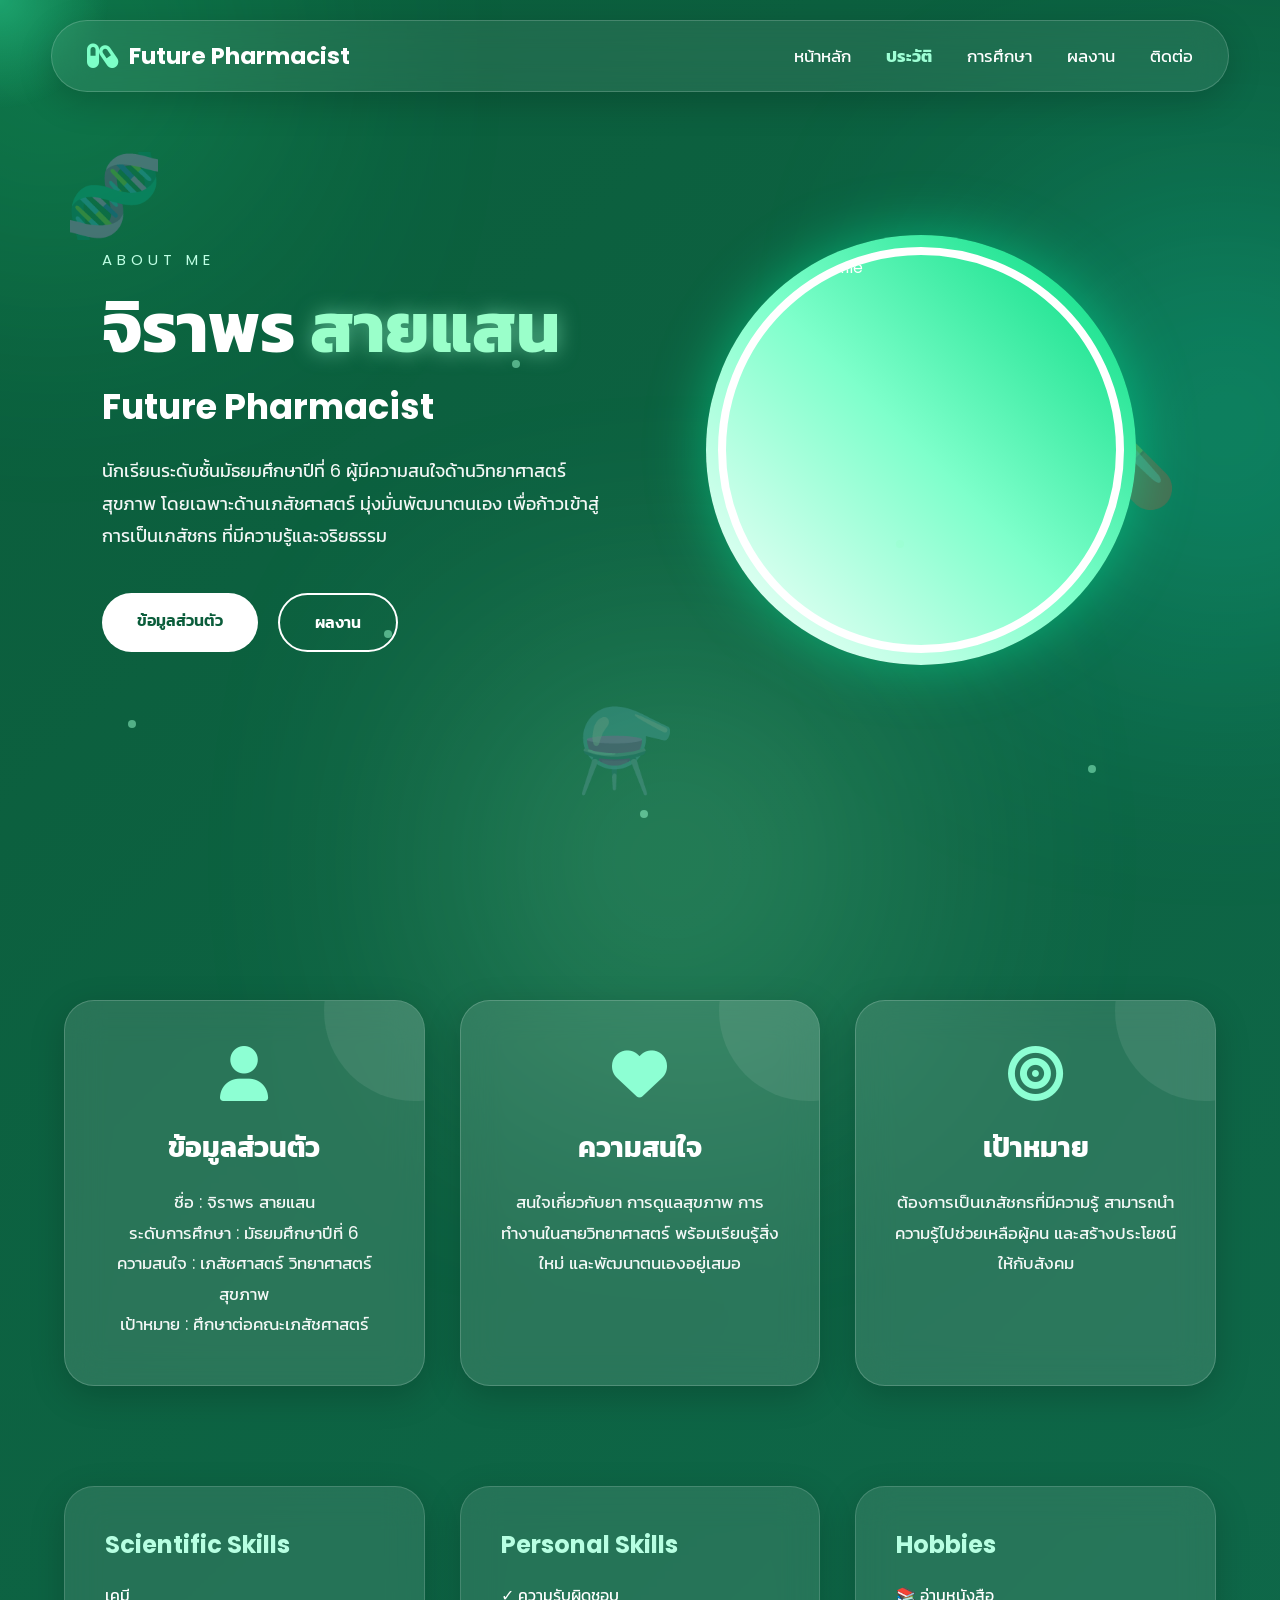
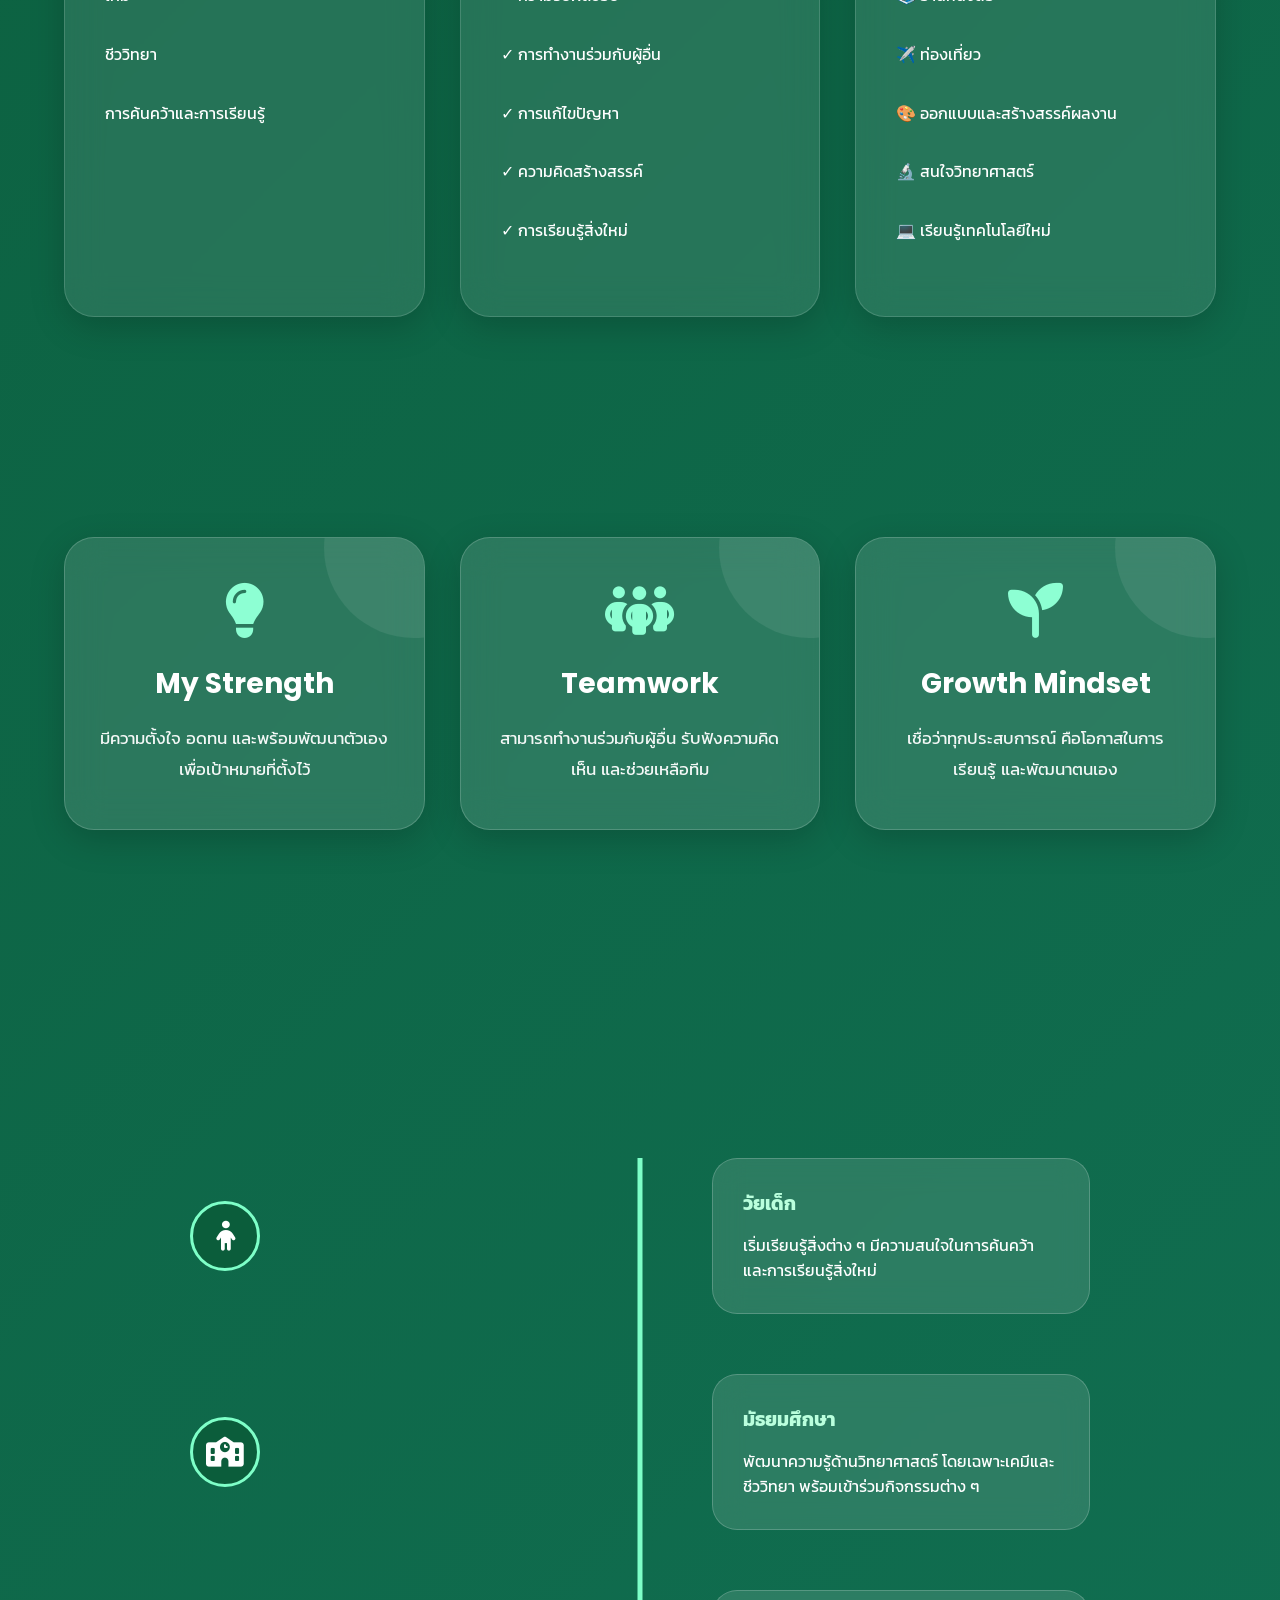
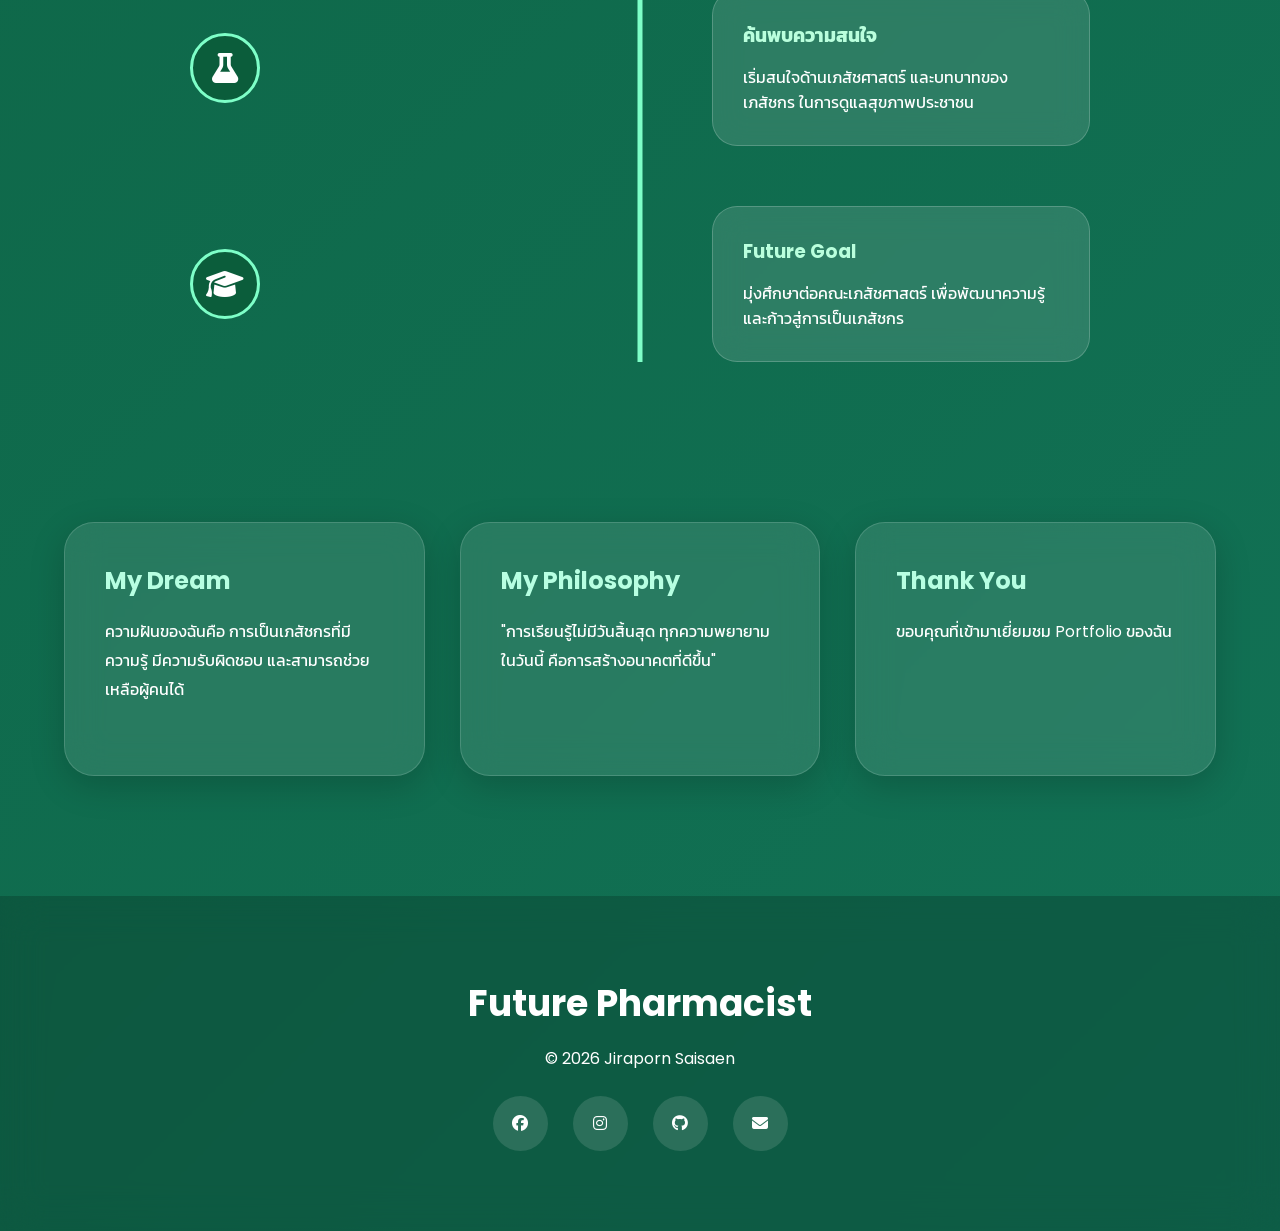
==== commit 971e0f38: "Update about.html" ====
--- a/about.html
+++ b/about.html
@@ -999,5 +999,24 @@
 
 
 </body>
-
+ <div class="scroll-progress"></div>
+
+<div class="custom-cursor"></div>
+
+<button id="topBtn">
+    <i class="fa-solid fa-arrow-up"></i>
+</button>
+
+<div class="floating-element dna">🧬</div>
+<div class="floating-element capsule">💊</div>
+<div class="floating-element flask">⚗️</div>
+
+<div class="particles">
+    <span></span>
+    <span></span>
+    <span></span>
+    <span></span>
+    <span></span>
+    <span></span>
+</div>
 </html>
--- a/css/style.css
+++ b/css/style.css
@@ -94,6 +94,8 @@
 ========================= */
 
 #preloader{
+    display:none;
+}
 
 position:fixed;
 
@@ -2534,3 +2536,588 @@
 }
 
 }
+/* =================================
+      PHARMACY FUTURE HERO
+================================= */
+
+
+.science-orbit{
+
+position:absolute;
+
+right:10%;
+
+top:25%;
+
+width:350px;
+
+height:350px;
+
+}
+
+
+
+.orbit-circle{
+
+width:100%;
+
+height:100%;
+
+
+border-radius:50%;
+
+
+border:
+
+2px dashed rgba(126,255,203,.5);
+
+
+animation:
+
+rotateOrbit 15s linear infinite;
+
+}
+
+
+
+@keyframes rotateOrbit{
+
+
+from{
+
+transform:rotate(0deg);
+
+}
+
+
+to{
+
+transform:rotate(360deg);
+
+}
+
+
+}
+
+
+
+
+
+
+.pharma-icon{
+
+
+position:absolute;
+
+
+top:50%;
+
+left:50%;
+
+
+transform:
+
+translate(-50%,-50%);
+
+
+font-size:120px;
+
+
+animation:
+
+floatPharma 4s infinite ease-in-out;
+
+}
+
+
+
+
+
+@keyframes floatPharma{
+
+
+0%,100%{
+
+transform:
+
+translate(-50%,-50%)
+translateY(0);
+
+}
+
+
+50%{
+
+transform:
+
+translate(-50%,-50%)
+translateY(-30px);
+
+}
+
+
+}
+
+
+
+
+
+
+/* Molecule */
+
+
+.molecule span{
+
+
+position:absolute;
+
+
+width:35px;
+
+height:35px;
+
+
+background:#9affd0;
+
+
+border-radius:50%;
+
+
+box-shadow:
+
+0 0 30px #7effc8;
+
+
+}
+
+
+
+
+.molecule span:nth-child(1){
+
+top:10%;
+
+left:50%;
+
+}
+
+
+
+.molecule span:nth-child(2){
+
+bottom:20%;
+
+left:20%;
+
+}
+
+
+
+.molecule span:nth-child(3){
+
+bottom:20%;
+
+right:20%;
+
+}
+
+
+
+
+.molecule{
+
+
+animation:
+
+rotateOrbit 20s linear infinite;
+
+}
+/* =====================================
+        RESPONSIVE DESIGN
+===================================== */
+
+
+/* Tablet */
+
+@media(max-width:1024px){
+
+
+.hero{
+
+padding:120px 5% 60px;
+
+}
+
+
+.hero-left h1{
+
+font-size:55px;
+
+}
+
+
+
+.science-orbit{
+
+right:5%;
+
+width:280px;
+
+height:280px;
+
+}
+
+
+
+.feature{
+
+grid-template-columns:repeat(2,1fr);
+
+}
+
+
+
+.work-container{
+
+grid-template-columns:repeat(2,1fr);
+
+}
+
+
+}
+
+
+
+
+
+
+/* Mobile */
+
+@media(max-width:768px){
+
+
+
+body{
+
+overflow-x:hidden;
+
+}
+
+
+
+/* Navbar */
+
+
+.nav-links{
+
+
+position:fixed;
+
+top:80px;
+
+right:-100%;
+
+
+width:260px;
+
+
+height:100vh;
+
+
+background:
+
+rgba(5,40,25,.95);
+
+
+backdrop-filter:blur(20px);
+
+
+flex-direction:column;
+
+
+align-items:center;
+
+
+padding-top:50px;
+
+
+transition:.5s;
+
+
+}
+
+
+
+.nav-links.active{
+
+
+right:0;
+
+
+}
+
+
+
+.menu-btn{
+
+
+display:block;
+
+
+font-size:30px;
+
+
+}
+
+
+
+
+
+/* Hero */
+
+
+.hero{
+
+
+flex-direction:column;
+
+
+text-align:center;
+
+
+padding-top:130px;
+
+
+}
+
+
+
+.hero-left{
+
+
+width:100%;
+
+
+}
+
+
+
+.hero-left h1{
+
+
+font-size:45px;
+
+
+}
+
+
+
+.hero-text{
+
+
+font-size:16px;
+
+
+}
+
+
+
+.hero-right{
+
+
+margin-top:50px;
+
+
+}
+
+
+
+.profile-circle{
+
+
+width:260px;
+
+height:260px;
+
+
+}
+
+
+
+
+
+/* Hide orbit mobile */
+
+
+.science-orbit{
+
+
+position:relative;
+
+
+right:auto;
+
+
+top:auto;
+
+
+margin:40px auto;
+
+
+width:230px;
+
+height:230px;
+
+
+}
+
+
+
+
+
+
+/* Cards */
+
+
+.feature{
+
+
+grid-template-columns:1fr;
+
+
+width:90%;
+
+
+}
+
+
+
+
+.preview{
+
+
+grid-template-columns:1fr;
+
+
+width:90%;
+
+
+}
+
+
+
+
+
+/* Works */
+
+
+.work-container{
+
+
+grid-template-columns:1fr;
+
+
+}
+
+
+
+
+/* Timeline */
+
+
+.timeline::before{
+
+
+left:25px;
+
+
+}
+
+
+
+.timeline-item{
+
+
+justify-content:flex-start;
+
+
+gap:20px;
+
+
+}
+
+
+
+.timeline-icon{
+
+
+width:55px;
+
+height:55px;
+
+
+font-size:22px;
+
+
+}
+
+
+
+.timeline-content{
+
+
+width:75%;
+
+
+padding:20px;
+
+
+}
+
+
+
+
+
+/* Contact */
+
+
+.contact-container{
+
+
+grid-template-columns:1fr;
+
+
+}
+
+
+
+
+.contact-form{
+
+
+padding:25px;
+
+
+}
+
+
+
+
+
+/* Footer */
+
+
+footer{
+
+
+text-align:center;
+
+
+padding:40px 20px;
+
+
+}
+
+
+
+}
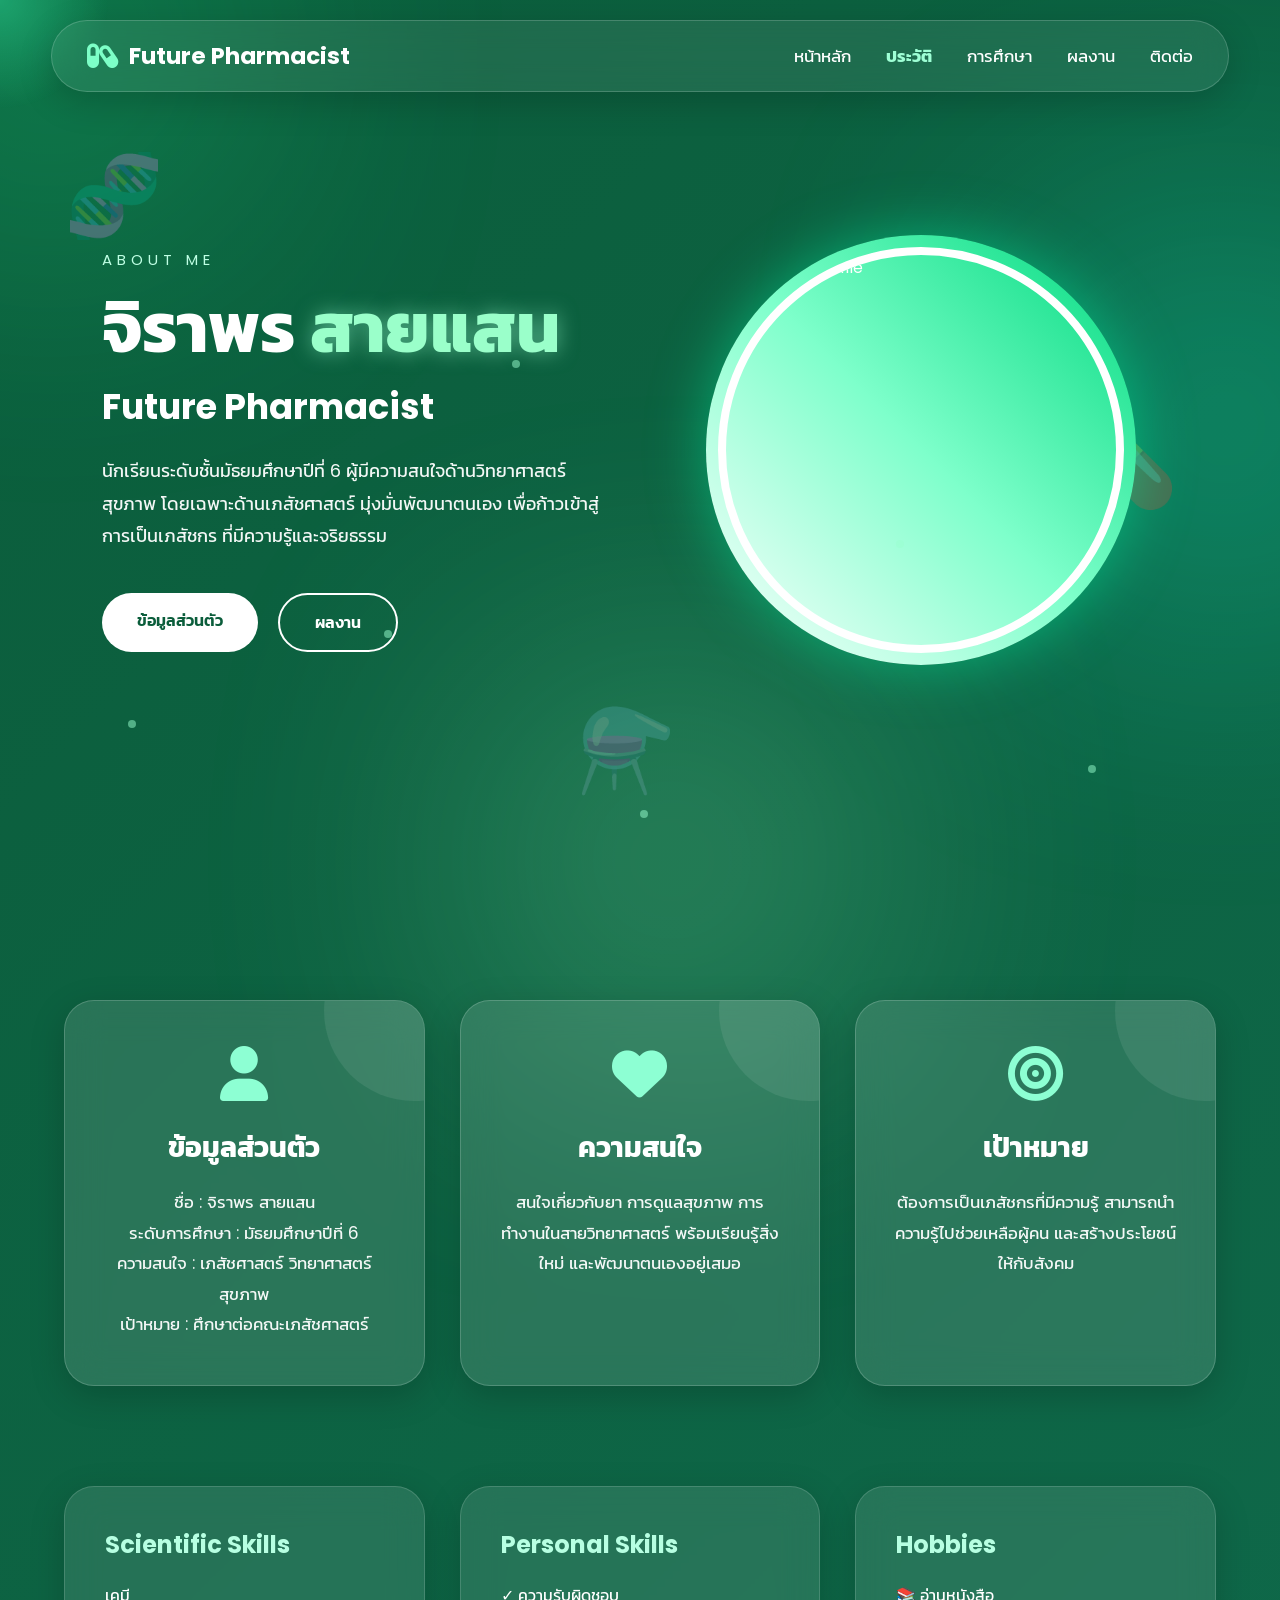
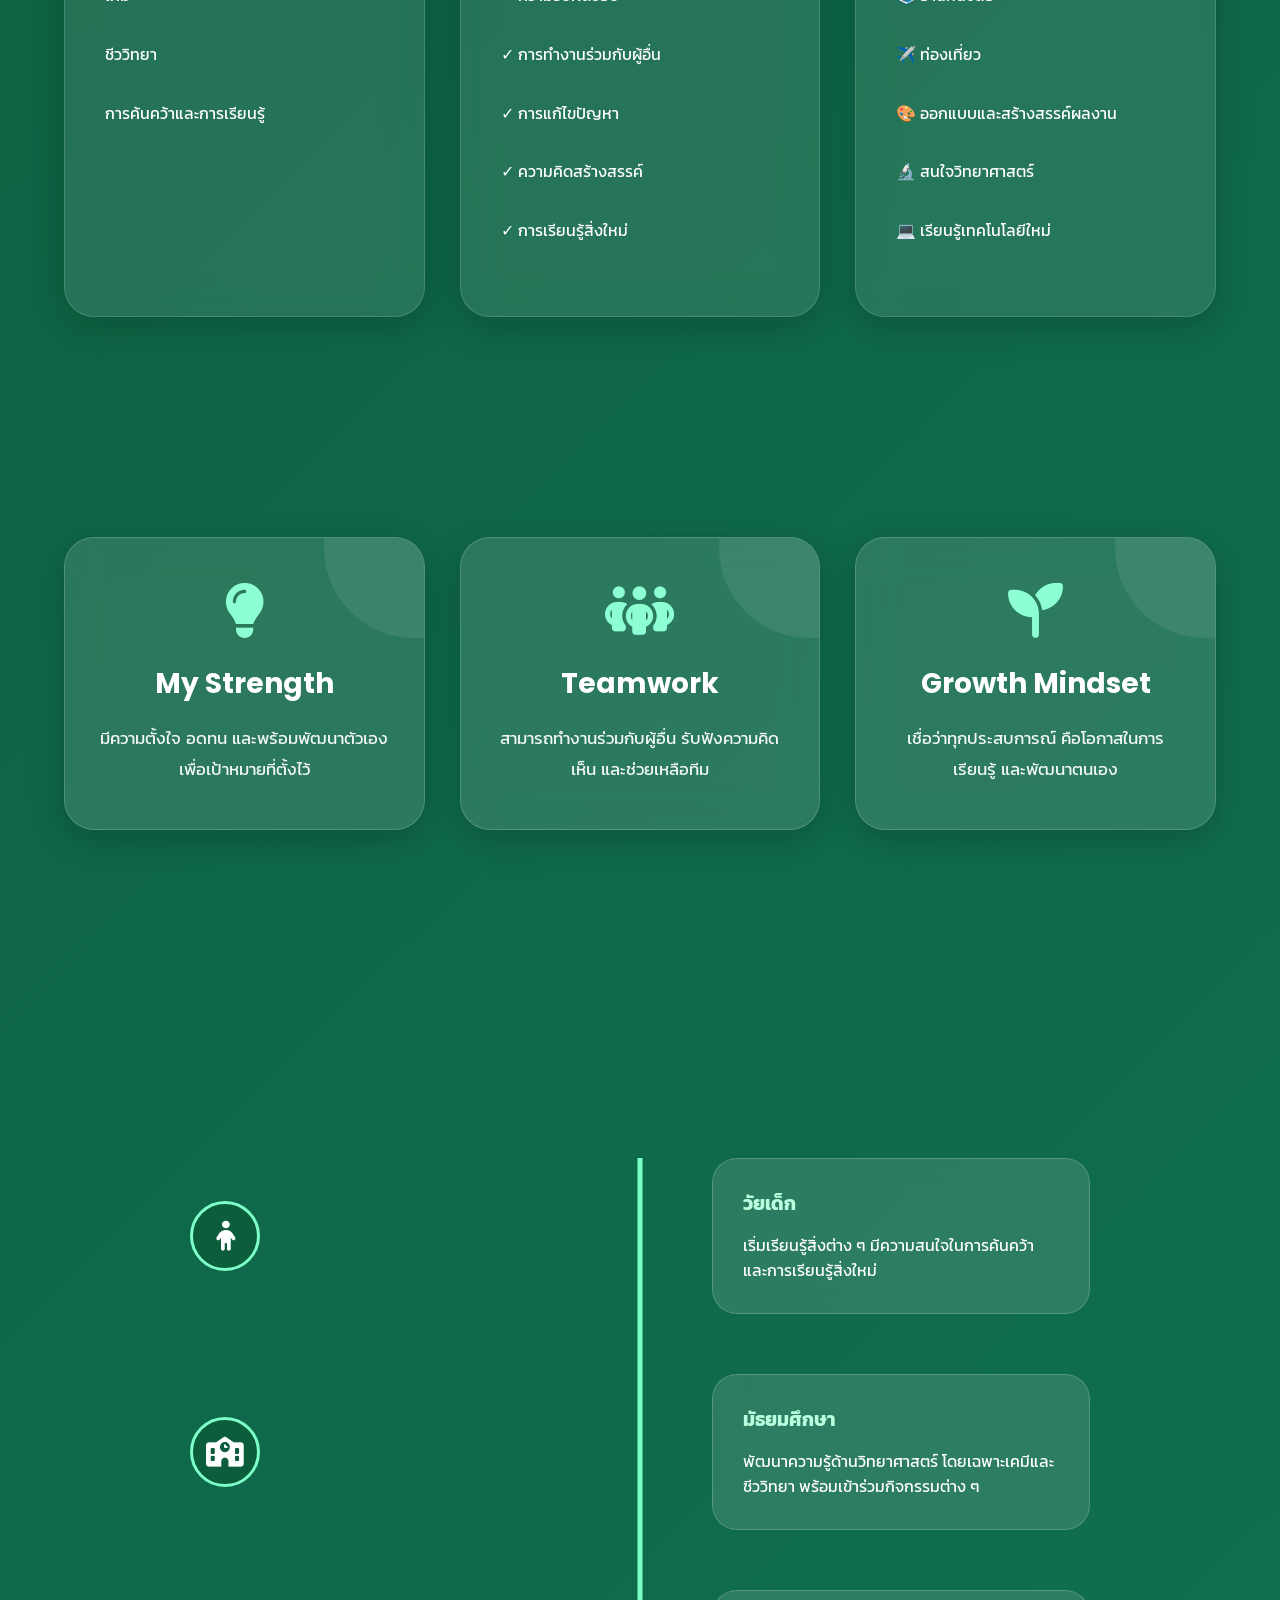
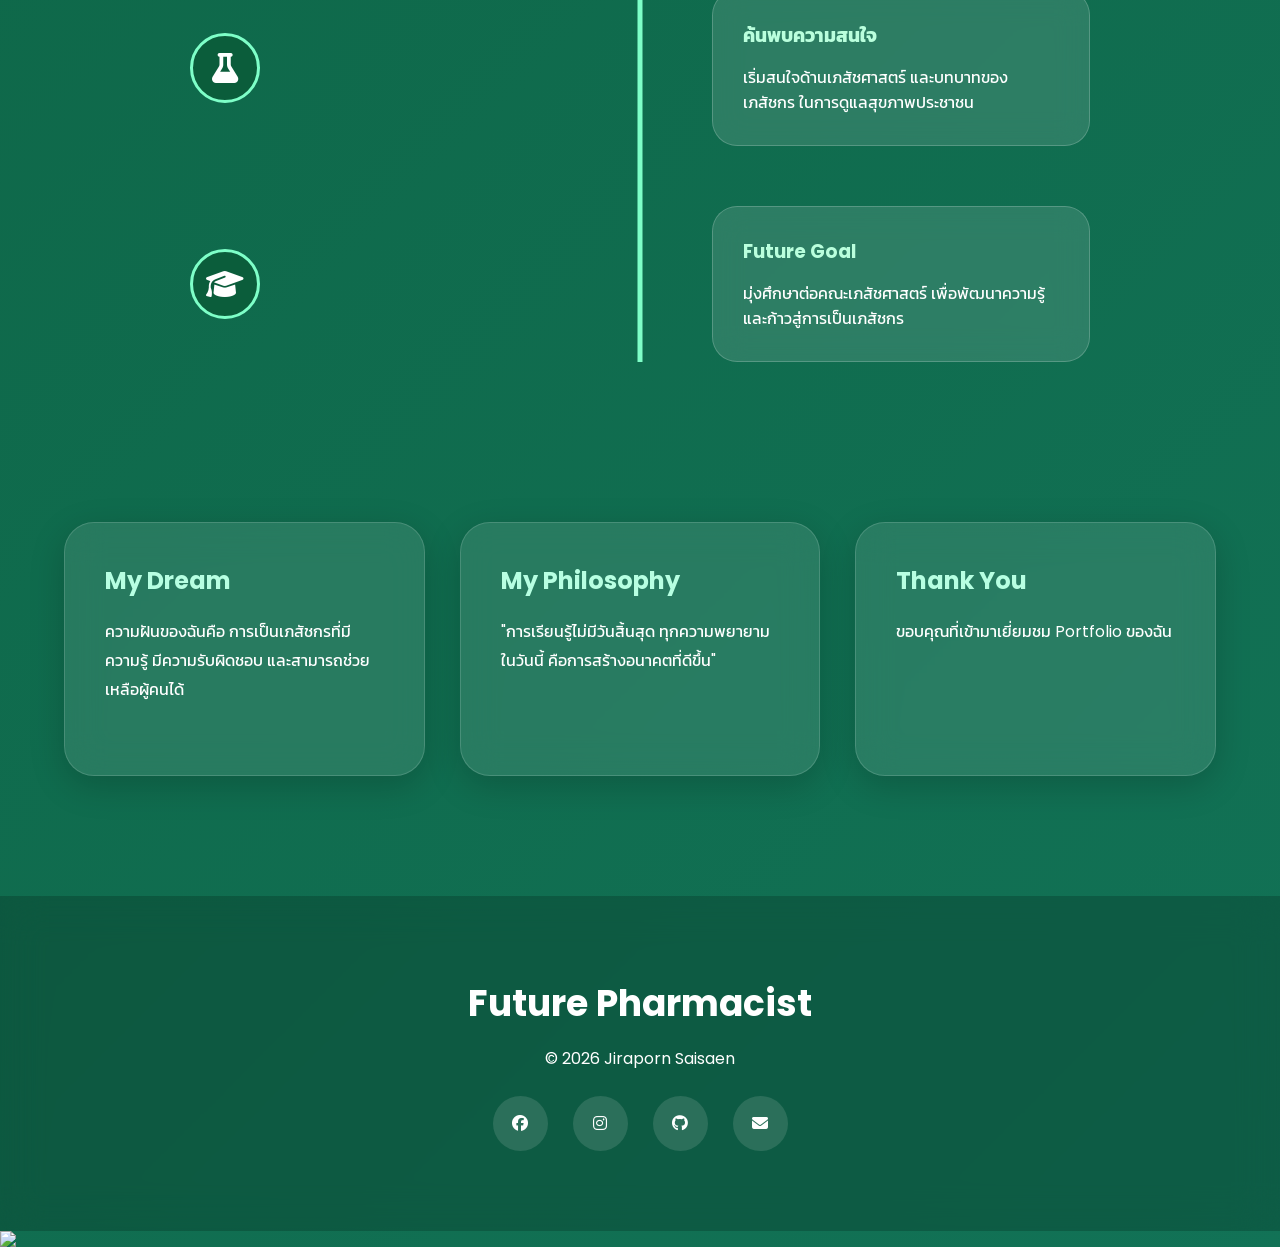
==== commit 494cf5d8: "Update about.html" ====
--- a/about.html
+++ b/about.html
@@ -1020,3 +1020,19 @@
     <span></span>
 </div>
 </html>
+<script src="https://unpkg.com/aos@2.3.4/dist/aos.js"></script>
+
+<script>
+AOS.init({
+    duration:1000,
+    once:false
+});
+</script>
+
+<script src="js/script.js"></script>
+<div class="about-image">
+
+<img src="img/profile.jpg"
+class="about-img">
+
+</div>
--- a/css/style.css
+++ b/css/style.css
@@ -3121,3 +3121,48 @@
 
 
 }
+.school-card{
+
+    max-width:700px;
+    margin:60px auto;
+    padding:40px;
+
+    text-align:center;
+
+    background:rgba(255,255,255,.12);
+    backdrop-filter:blur(20px);
+
+    border-radius:30px;
+
+    border:1px solid rgba(255,255,255,.2);
+
+}
+
+.school-logo{
+
+    width:120px;
+    height:120px;
+
+    object-fit:contain;
+
+    margin-bottom:25px;
+
+    transition:.4s;
+
+}
+
+.school-logo:hover{
+
+    transform:scale(1.1) rotate(5deg);
+
+}
+.profile-img{
+
+width:100%;
+height:100%;
+
+object-fit:cover;
+
+border-radius:50%;
+
+}
